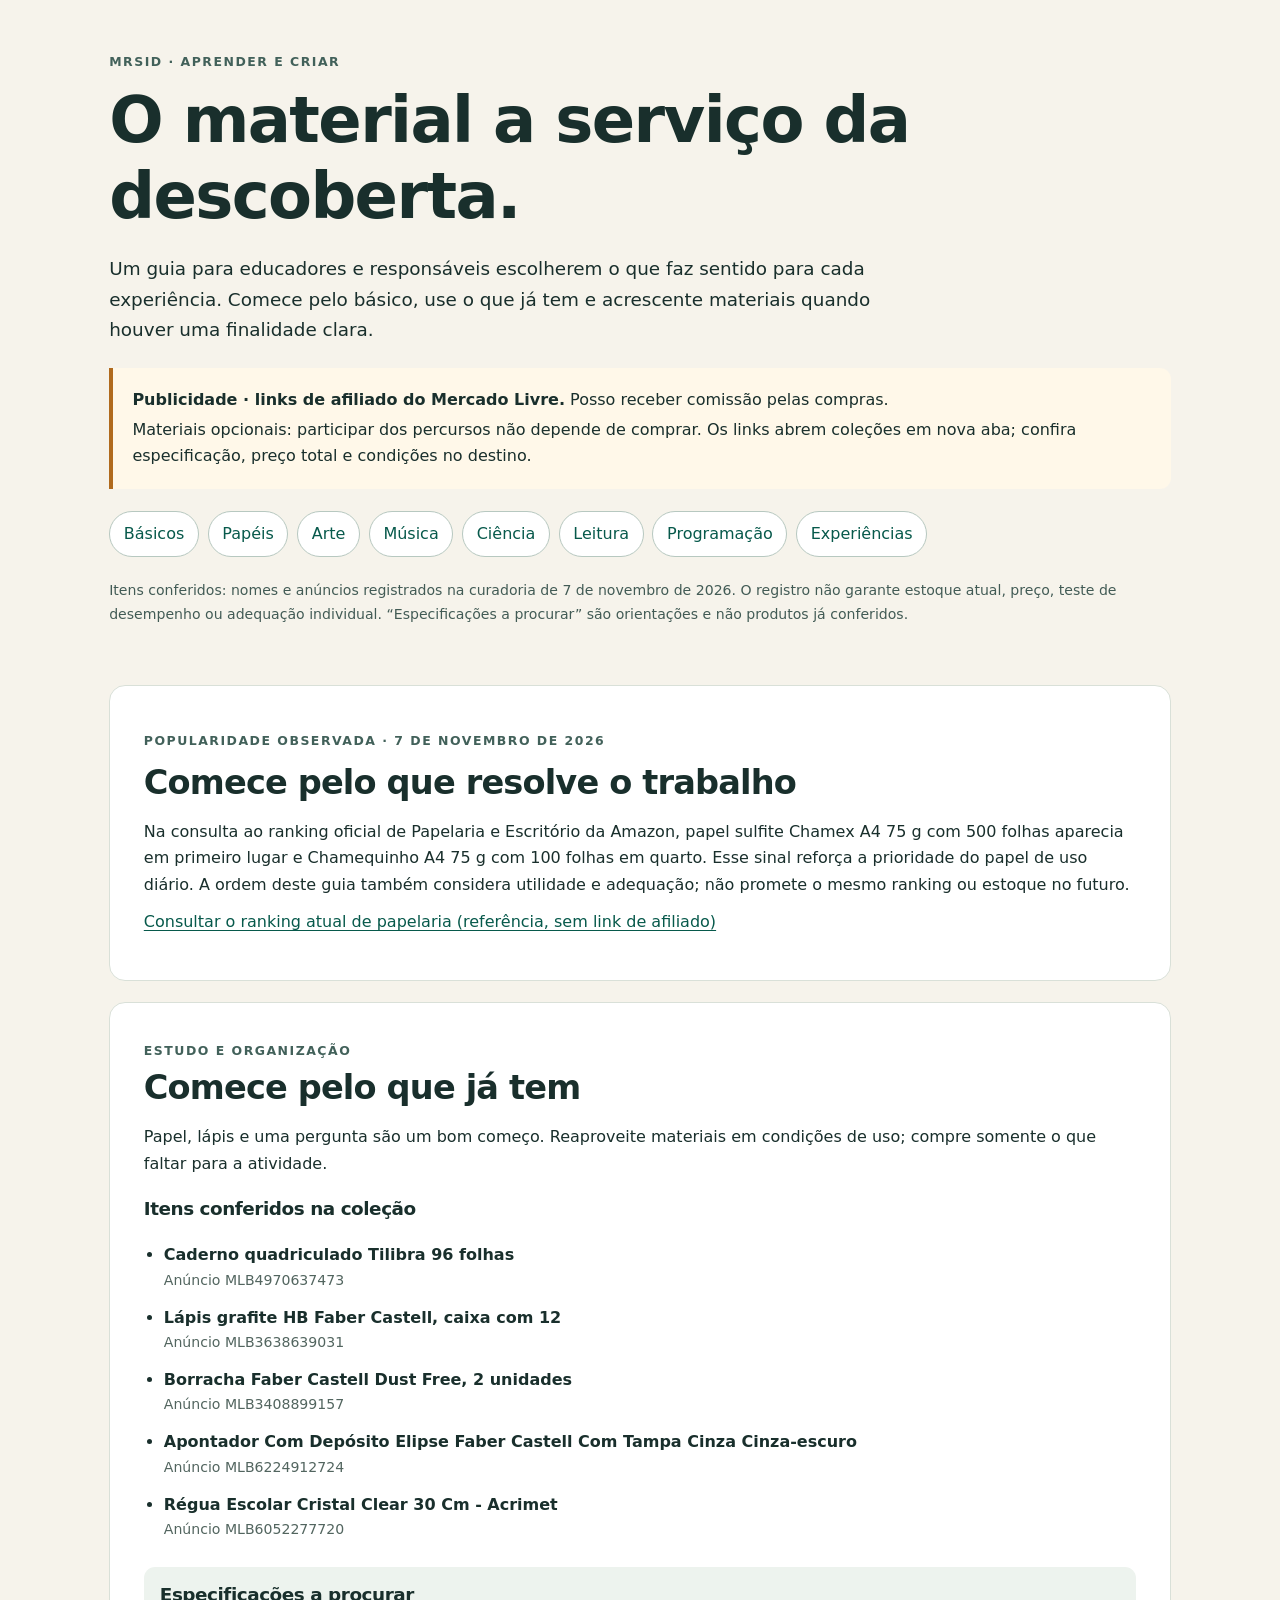
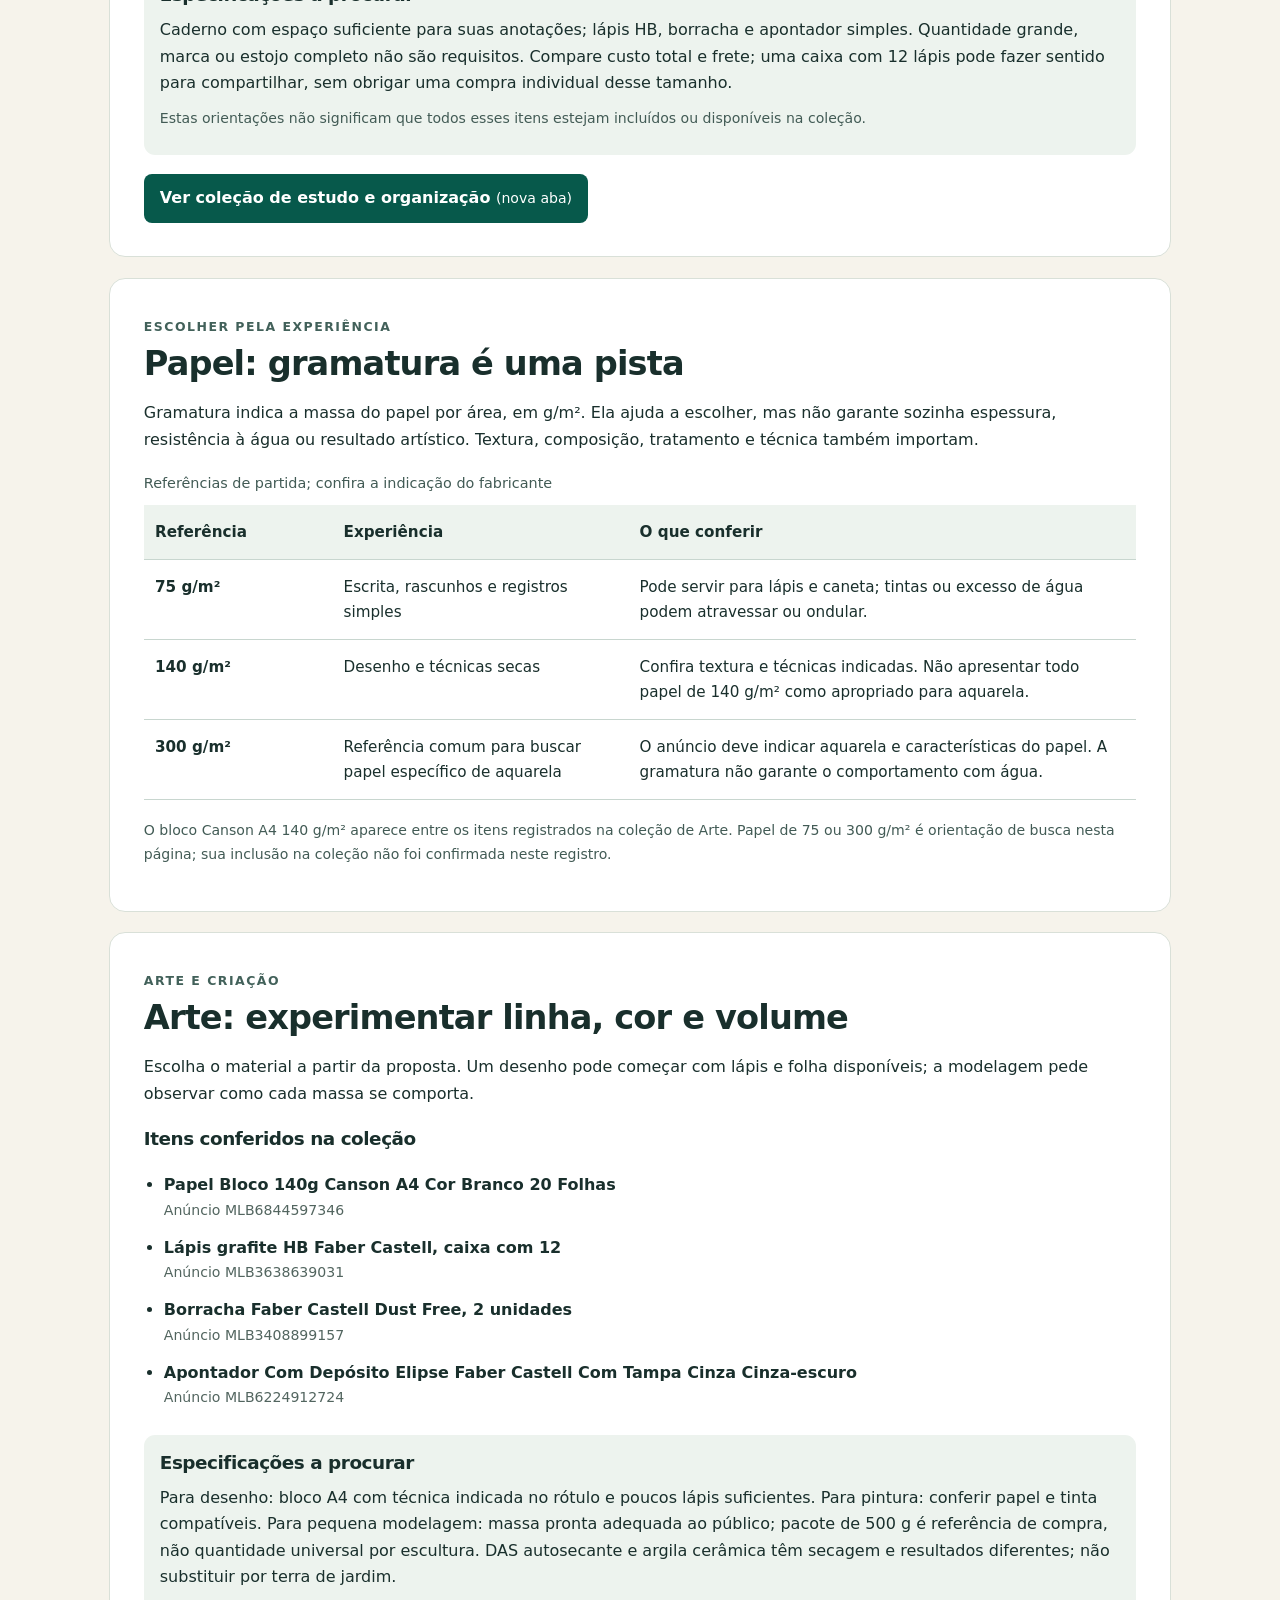
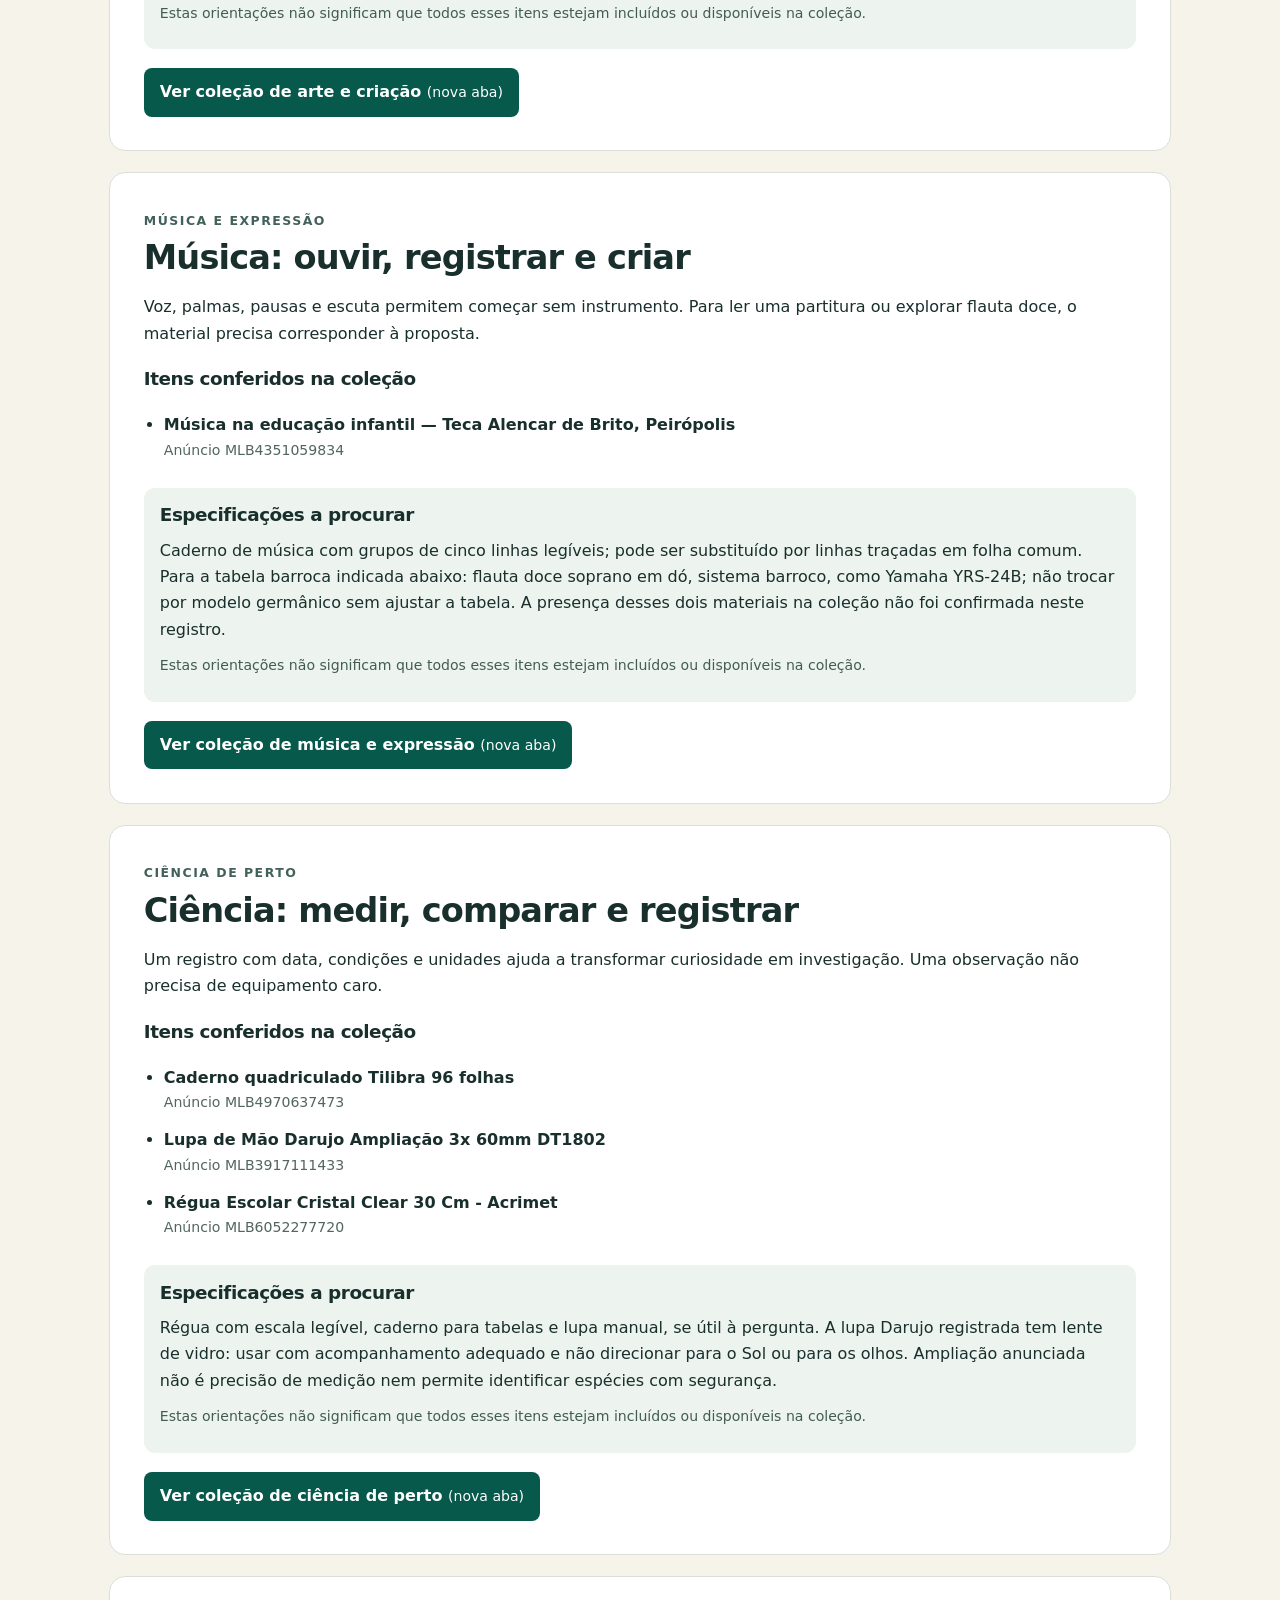
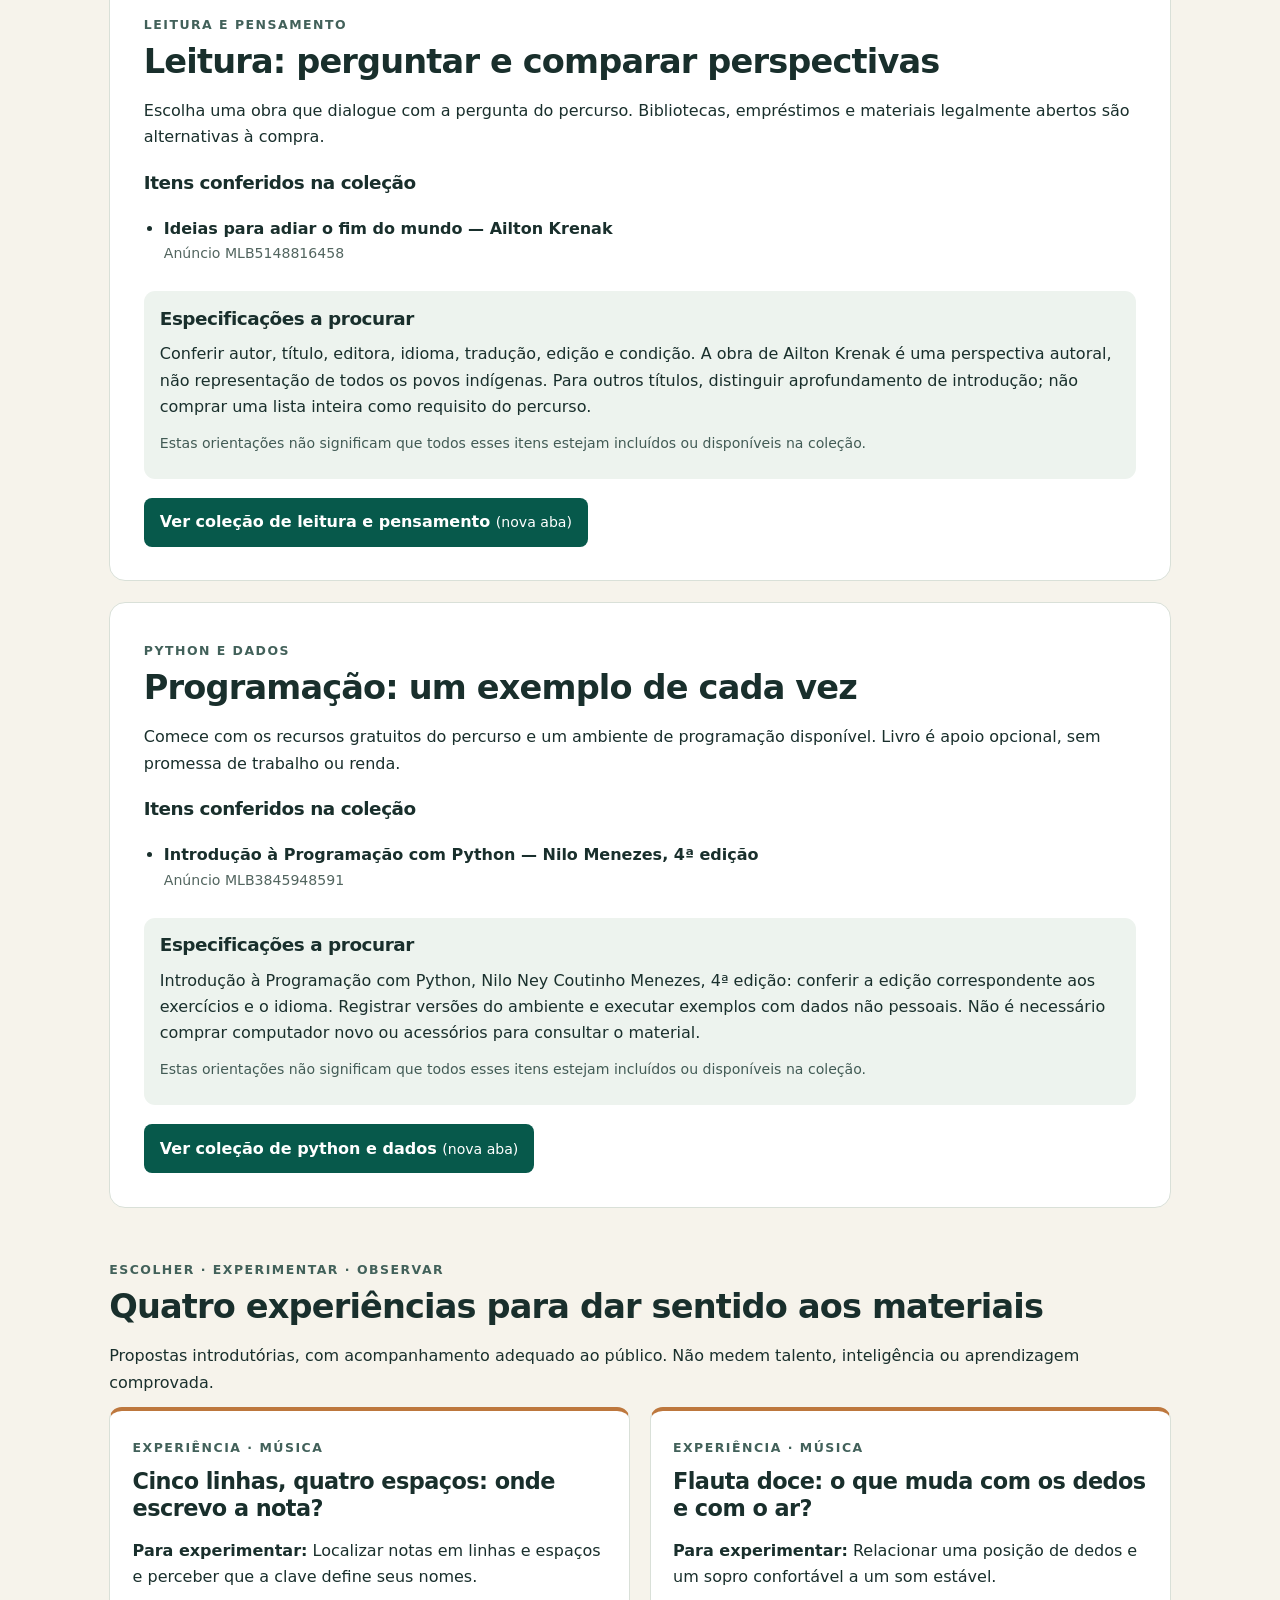
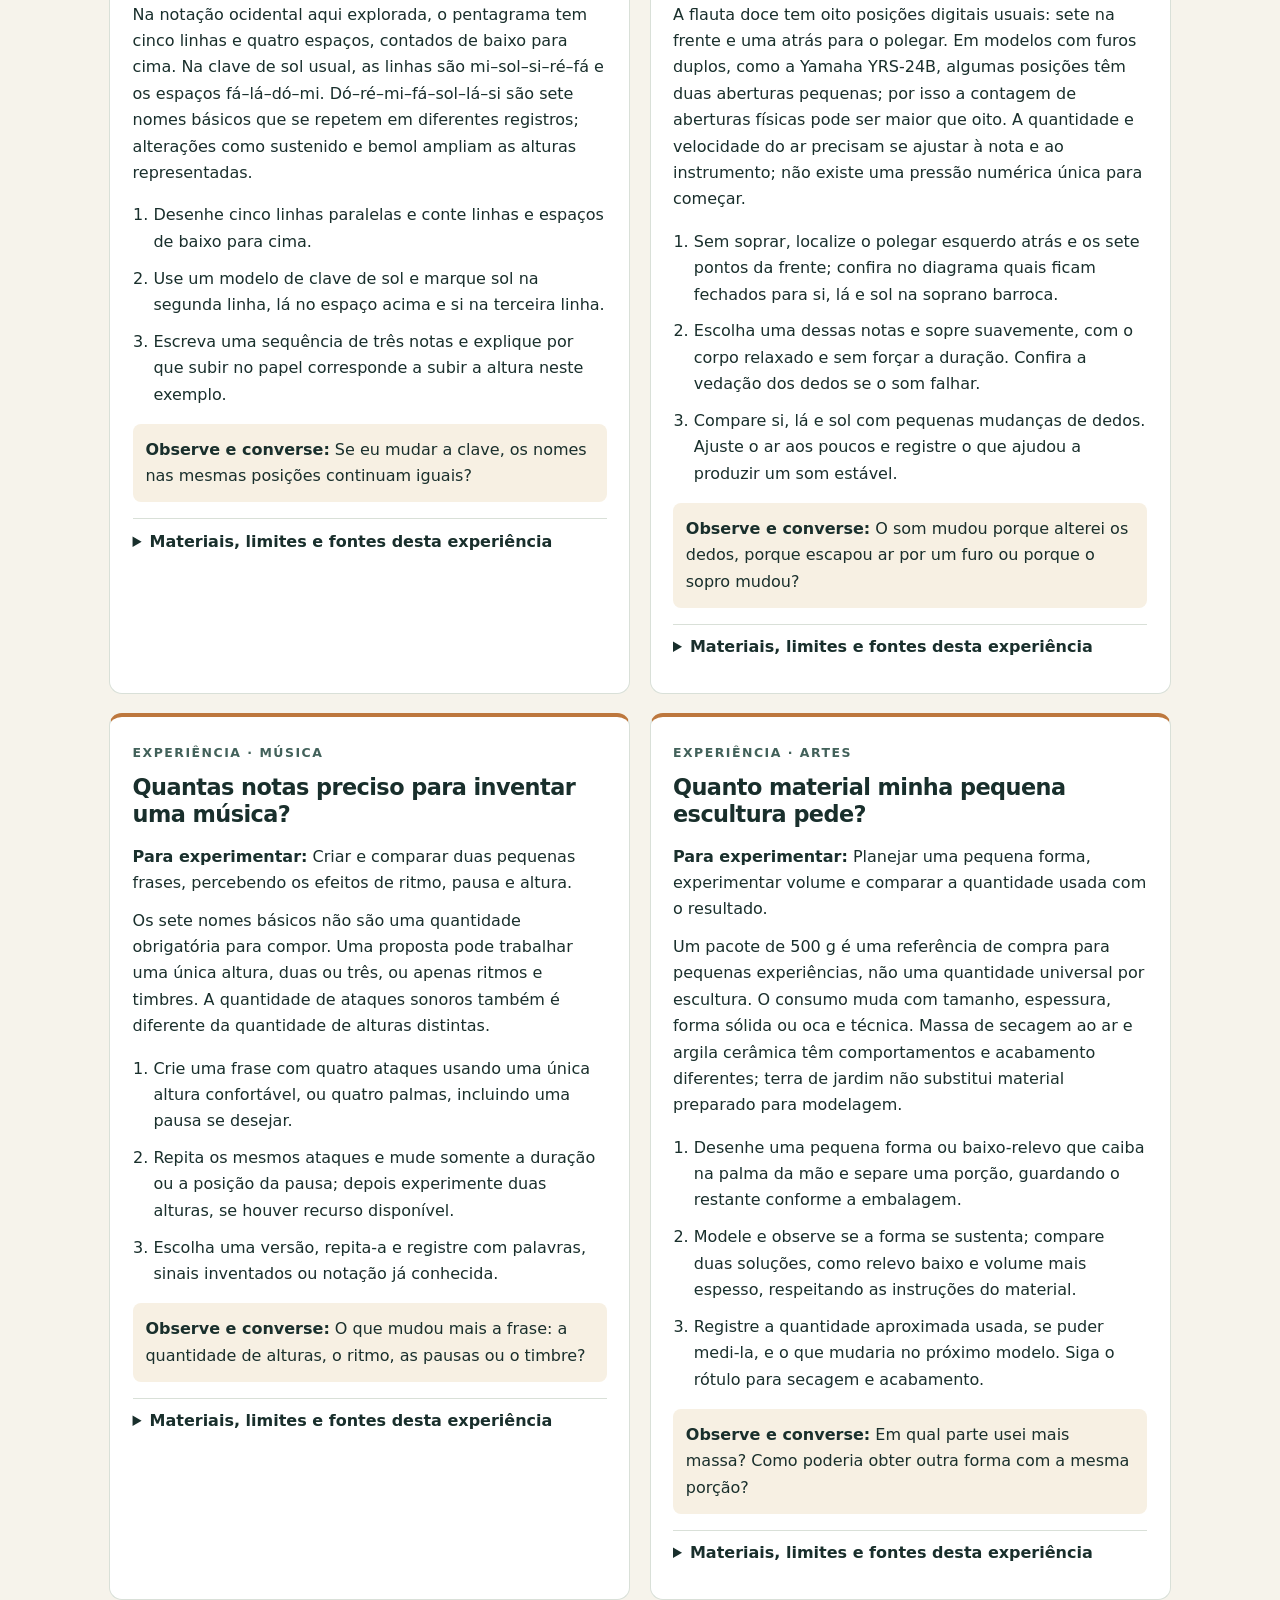
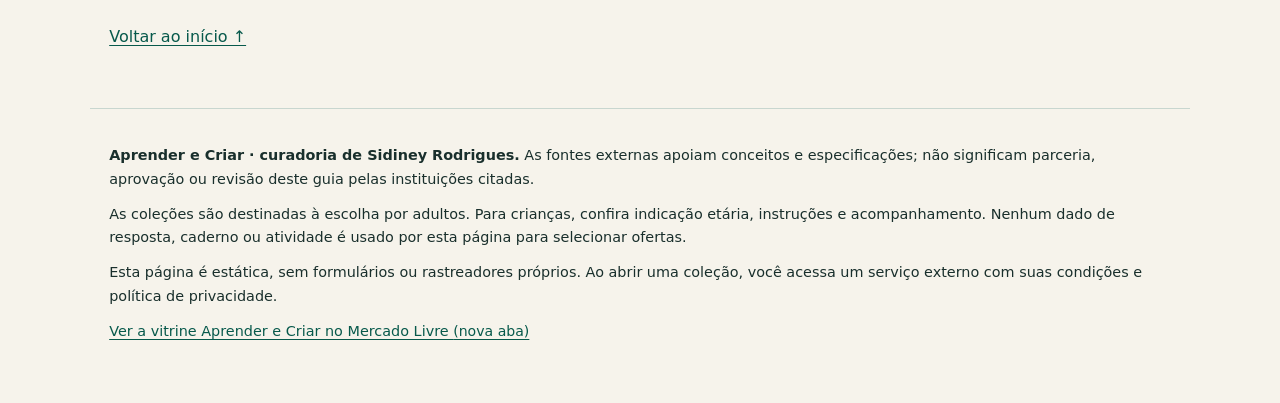
==== materiais.html @ f2627961 "Publica guia de materiais com prioridades, experiências e links reais" ====
<!doctype html>
<html lang="pt-BR"><head><meta charset="utf-8"><meta name="viewport" content="width=device-width,initial-scale=1"><meta name="description" content="Materiais opcionais e experiências para educadores e responsáveis: comece pelo básico, confira especificações e explore Arte, Música, Ciência, Leitura e Python."><meta name="color-scheme" content="light"><title>Materiais para aprender e criar · Guia para educadores e responsáveis</title><style>*{box-sizing:border-box}html{scroll-behavior:smooth;scroll-padding-top:1rem}body{margin:0;background:#f6f3eb;color:#192f2c;font-family:system-ui,-apple-system,BlinkMacSystemFont,"Segoe UI",sans-serif;line-height:1.65;font-size:1rem}a{color:#07594b;text-underline-offset:.2em}a:hover{text-decoration-thickness:.15em}a:focus-visible,summary:focus-visible,.table-wrap:focus-visible{outline:3px solid #923d00;outline-offset:4px}h1,h2,h3{line-height:1.2;letter-spacing:-.025em}h1{font-size:clamp(2.2rem,6vw,4rem);max-width:19ch;margin:.45rem 0 1.2rem}h2{font-size:clamp(1.6rem,3vw,2.1rem);margin:.3rem 0 1rem}h3{font-size:1.15rem;margin:1.3rem 0 .5rem}p{margin:.7rem 0}header,main,footer{max-width:1100px;margin:auto;padding:2rem 1.2rem}header{padding-top:3rem;padding-bottom:1rem}.eyebrow{font-size:.78rem;font-weight:750;text-transform:uppercase;letter-spacing:.12em;color:#42615a}.lead{font-size:1.15rem;max-width:70ch}.notice{border-left:4px solid #b06a1d;background:#fff8e9;padding:1rem 1.2rem;border-radius:0 .7rem .7rem 0;margin:1.4rem 0}.notice p{margin:.2rem 0}.small,.product-id,.new{font-size:.88rem}.new{font-weight:400}.small{color:#425b55}.skip{position:absolute;left:1rem;top:-8rem;background:#fff;padding:.7rem;z-index:10}.skip:focus{top:.5rem}nav ul{display:flex;flex-wrap:wrap;gap:.55rem;list-style:none;padding:0;margin:1.4rem 0}nav a{display:block;padding:.55rem .85rem;border:1px solid #b7c8c0;border-radius:2rem;text-decoration:none;background:#fff;min-height:44px}.panel{background:#fff;border:1px solid #d9e0d8;border-radius:1rem;padding:clamp(1.2rem,3vw,2.1rem);margin-bottom:1.3rem}.products{padding-left:1.25rem}.products li{padding:.4rem 0}.product-id{display:block;color:#52655f}.spec{background:#edf3ee;padding:.8rem 1rem;border-radius:.7rem;margin:1.2rem 0}.spec h3{margin:.25rem 0}.collection{display:inline-block;background:#07594b;color:#fff;padding:.7rem 1rem;border-radius:.5rem;text-decoration:none;min-height:44px;font-weight:650}.collection:hover{background:#034438;text-decoration:underline}.collection:focus-visible{outline-offset:4px}.table-wrap{overflow-x:auto;margin:1.2rem 0}table{border-collapse:collapse;width:100%;min-width:480px;font-size:.95rem}caption{text-align:left;font-size:.9rem;color:#425b55;margin-bottom:.6rem}th,td{text-align:left;vertical-align:top;border-bottom:1px solid #c8d6cf;padding:.9rem .7rem}thead{background:#edf3ee}tbody th{width:19%}.experiences-title{margin-top:3rem}.activity-grid{display:grid;grid-template-columns:repeat(2,minmax(0,1fr));gap:1.2rem}.activity{background:#fff;border:1px solid #d9e0d8;border-top:4px solid #bd773d;border-radius:.8rem;padding:1.4rem}.activity h3{font-size:1.4rem;margin:.5rem 0 1rem}.activity ol{padding-left:1.3rem}.activity li{margin:.65rem 0}.question{background:#f7f0e3;padding:.8rem;border-radius:.5rem}summary{cursor:pointer;font-weight:650;padding:.6rem 0;min-height:44px}details{border-top:1px solid #d9e0d8;margin-top:1rem}.sources{padding-left:1.2rem;font-size:.9rem;overflow-wrap:anywhere}footer{border-top:1px solid #c8d6cf;margin-top:1rem;font-size:.9rem;padding-top:1.5rem;padding-bottom:3rem}.toplink{display:inline-block;margin-top:1rem;min-height:44px;padding:.5rem 0}@media(max-width:700px){.activity-grid{grid-template-columns:1fr}header,main,footer{padding-left:1rem;padding-right:1rem}.panel,.activity{padding:1.2rem}nav ul{gap:.4rem}nav a{font-size:.92rem;padding:.5rem .7rem}}@media(prefers-reduced-motion:reduce){html{scroll-behavior:auto}}@media print{body{background:#fff;color:#000}header,main,footer{max-width:none;padding:1rem 0}.panel,.activity{break-inside:avoid;border-color:#888}nav,.skip,.toplink{display:none}.activity-grid{display:block}.collection{background:#fff;color:#000;border:1px solid #333}details{display:block}details>*{display:block}a{color:#000}.activity{margin-bottom:1rem}}</style></head><body><a class="skip" href="#conteudo">Pular para o conteúdo</a><header id="inicio"><span class="eyebrow">MRSID · Aprender e Criar</span><h1>O material a serviço da descoberta.</h1><p class="lead">Um guia para educadores e responsáveis escolherem o que faz sentido para cada experiência. Comece pelo básico, use o que já tem e acrescente materiais quando houver uma finalidade clara.</p><aside class="notice" aria-label="Publicidade e participação opcional"><p><strong>Publicidade · links de afiliado do Mercado Livre.</strong> Posso receber comissão pelas compras.</p><p>Materiais opcionais: participar dos percursos não depende de comprar. Os links abrem coleções em nova aba; confira especificação, preço total e condições no destino.</p></aside><nav aria-label="Seções deste guia"><ul><li><a href="#study">Básicos</a></li><li><a href="#papeis">Papéis</a></li><li><a href="#art">Arte</a></li><li><a href="#music">Música</a></li><li><a href="#science">Ciência</a></li><li><a href="#reading">Leitura</a></li><li><a href="#python">Programação</a></li><li><a href="#experiencias">Experiências</a></li></ul></nav><p class="small">Itens conferidos: nomes e anúncios registrados na curadoria de 7 de novembro de 2026. O registro não garante estoque atual, preço, teste de desempenho ou adequação individual. “Especificações a procurar” são orientações e não produtos já conferidos.</p></header><main id="conteudo"><section class="panel"><p class="eyebrow">Popularidade observada · 7 de novembro de 2026</p><h2>Comece pelo que resolve o trabalho</h2><p>Na consulta ao ranking oficial de Papelaria e Escritório da Amazon, papel sulfite Chamex A4 75 g com 500 folhas aparecia em primeiro lugar e Chamequinho A4 75 g com 100 folhas em quarto. Esse sinal reforça a prioridade do papel de uso diário. A ordem deste guia também considera utilidade e adequação; não promete o mesmo ranking ou estoque no futuro.</p><p><a href="https://www.amazon.com.br/gp/bestsellers/office/" rel="noopener noreferrer" target="_blank">Consultar o ranking atual de papelaria (referência, sem link de afiliado)</a></p></section><section class="panel" id="study"><div class="section-heading"><span class="eyebrow">Estudo e organização</span><h2>Comece pelo que já tem</h2></div><p>Papel, lápis e uma pergunta são um bom começo. Reaproveite materiais em condições de uso; compre somente o que faltar para a atividade.</p><h3>Itens conferidos na coleção</h3><ul class="products"><li><strong>Caderno quadriculado Tilibra 96 folhas</strong><span class="product-id">Anúncio MLB4970637473</span></li><li><strong>Lápis grafite HB Faber Castell, caixa com 12</strong><span class="product-id">Anúncio MLB3638639031</span></li><li><strong>Borracha Faber Castell Dust Free, 2 unidades</strong><span class="product-id">Anúncio MLB3408899157</span></li><li><strong>Apontador Com Depósito Elipse Faber Castell Com Tampa Cinza Cinza-escuro</strong><span class="product-id">Anúncio MLB6224912724</span></li><li><strong>Régua Escolar Cristal Clear 30 Cm - Acrimet</strong><span class="product-id">Anúncio MLB6052277720</span></li></ul><div class="spec"><h3>Especificações a procurar</h3><p>Caderno com espaço suficiente para suas anotações; lápis HB, borracha e apontador simples. Quantidade grande, marca ou estojo completo não são requisitos. Compare custo total e frete; uma caixa com 12 lápis pode fazer sentido para compartilhar, sem obrigar uma compra individual desse tamanho.</p><p class="small">Estas orientações não significam que todos esses itens estejam incluídos ou disponíveis na coleção.</p></div><a class="collection" href="https://meli.la/1vNKnY8" target="_blank" rel="sponsored noopener noreferrer">Ver coleção de estudo e organização <span class="new">(nova aba)</span></a></section><section class="panel" id="papeis"><span class="eyebrow">Escolher pela experiência</span><h2>Papel: gramatura é uma pista</h2><p>Gramatura indica a massa do papel por área, em g/m². Ela ajuda a escolher, mas não garante sozinha espessura, resistência à água ou resultado artístico. Textura, composição, tratamento e técnica também importam.</p><div class="table-wrap" role="region" aria-label="Orientações sobre gramaturas de papel" tabindex="0"><table><caption>Referências de partida; confira a indicação do fabricante</caption><thead><tr><th scope="col">Referência</th><th scope="col">Experiência</th><th scope="col">O que conferir</th></tr></thead><tbody><tr><th scope="row">75 g/m²</th><td>Escrita, rascunhos e registros simples</td><td>Pode servir para lápis e caneta; tintas ou excesso de água podem atravessar ou ondular.</td></tr><tr><th scope="row">140 g/m²</th><td>Desenho e técnicas secas</td><td>Confira textura e técnicas indicadas. Não apresentar todo papel de 140 g/m² como apropriado para aquarela.</td></tr><tr><th scope="row">300 g/m²</th><td>Referência comum para buscar papel específico de aquarela</td><td>O anúncio deve indicar aquarela e características do papel. A gramatura não garante o comportamento com água.</td></tr></tbody></table></div><p class="small">O bloco Canson A4 140 g/m² aparece entre os itens registrados na coleção de Arte. Papel de 75 ou 300 g/m² é orientação de busca nesta página; sua inclusão na coleção não foi confirmada neste registro.</p></section><section class="panel" id="art"><div class="section-heading"><span class="eyebrow">Arte e criação</span><h2>Arte: experimentar linha, cor e volume</h2></div><p>Escolha o material a partir da proposta. Um desenho pode começar com lápis e folha disponíveis; a modelagem pede observar como cada massa se comporta.</p><h3>Itens conferidos na coleção</h3><ul class="products"><li><strong>Papel Bloco 140g Canson A4 Cor Branco 20 Folhas</strong><span class="product-id">Anúncio MLB6844597346</span></li><li><strong>Lápis grafite HB Faber Castell, caixa com 12</strong><span class="product-id">Anúncio MLB3638639031</span></li><li><strong>Borracha Faber Castell Dust Free, 2 unidades</strong><span class="product-id">Anúncio MLB3408899157</span></li><li><strong>Apontador Com Depósito Elipse Faber Castell Com Tampa Cinza Cinza-escuro</strong><span class="product-id">Anúncio MLB6224912724</span></li></ul><div class="spec"><h3>Especificações a procurar</h3><p>Para desenho: bloco A4 com técnica indicada no rótulo e poucos lápis suficientes. Para pintura: conferir papel e tinta compatíveis. Para pequena modelagem: massa pronta adequada ao público; pacote de 500 g é referência de compra, não quantidade universal por escultura. DAS autosecante e argila cerâmica têm secagem e resultados diferentes; não substituir por terra de jardim.</p><p class="small">Estas orientações não significam que todos esses itens estejam incluídos ou disponíveis na coleção.</p></div><a class="collection" href="https://meli.la/2N84Vza" target="_blank" rel="sponsored noopener noreferrer">Ver coleção de arte e criação <span class="new">(nova aba)</span></a></section><section class="panel" id="music"><div class="section-heading"><span class="eyebrow">Música e expressão</span><h2>Música: ouvir, registrar e criar</h2></div><p>Voz, palmas, pausas e escuta permitem começar sem instrumento. Para ler uma partitura ou explorar flauta doce, o material precisa corresponder à proposta.</p><h3>Itens conferidos na coleção</h3><ul class="products"><li><strong>Música na educação infantil — Teca Alencar de Brito, Peirópolis</strong><span class="product-id">Anúncio MLB4351059834</span></li></ul><div class="spec"><h3>Especificações a procurar</h3><p>Caderno de música com grupos de cinco linhas legíveis; pode ser substituído por linhas traçadas em folha comum. Para a tabela barroca indicada abaixo: flauta doce soprano em dó, sistema barroco, como Yamaha YRS-24B; não trocar por modelo germânico sem ajustar a tabela. A presença desses dois materiais na coleção não foi confirmada neste registro.</p><p class="small">Estas orientações não significam que todos esses itens estejam incluídos ou disponíveis na coleção.</p></div><a class="collection" href="https://meli.la/2Tsx23T" target="_blank" rel="sponsored noopener noreferrer">Ver coleção de música e expressão <span class="new">(nova aba)</span></a></section><section class="panel" id="science"><div class="section-heading"><span class="eyebrow">Ciência de perto</span><h2>Ciência: medir, comparar e registrar</h2></div><p>Um registro com data, condições e unidades ajuda a transformar curiosidade em investigação. Uma observação não precisa de equipamento caro.</p><h3>Itens conferidos na coleção</h3><ul class="products"><li><strong>Caderno quadriculado Tilibra 96 folhas</strong><span class="product-id">Anúncio MLB4970637473</span></li><li><strong>Lupa de Mão Darujo Ampliação 3x 60mm DT1802</strong><span class="product-id">Anúncio MLB3917111433</span></li><li><strong>Régua Escolar Cristal Clear 30 Cm - Acrimet</strong><span class="product-id">Anúncio MLB6052277720</span></li></ul><div class="spec"><h3>Especificações a procurar</h3><p>Régua com escala legível, caderno para tabelas e lupa manual, se útil à pergunta. A lupa Darujo registrada tem lente de vidro: usar com acompanhamento adequado e não direcionar para o Sol ou para os olhos. Ampliação anunciada não é precisão de medição nem permite identificar espécies com segurança.</p><p class="small">Estas orientações não significam que todos esses itens estejam incluídos ou disponíveis na coleção.</p></div><a class="collection" href="https://meli.la/1cDG7T8" target="_blank" rel="sponsored noopener noreferrer">Ver coleção de ciência de perto <span class="new">(nova aba)</span></a></section><section class="panel" id="reading"><div class="section-heading"><span class="eyebrow">Leitura e pensamento</span><h2>Leitura: perguntar e comparar perspectivas</h2></div><p>Escolha uma obra que dialogue com a pergunta do percurso. Bibliotecas, empréstimos e materiais legalmente abertos são alternativas à compra.</p><h3>Itens conferidos na coleção</h3><ul class="products"><li><strong>Ideias para adiar o fim do mundo — Ailton Krenak</strong><span class="product-id">Anúncio MLB5148816458</span></li></ul><div class="spec"><h3>Especificações a procurar</h3><p>Conferir autor, título, editora, idioma, tradução, edição e condição. A obra de Ailton Krenak é uma perspectiva autoral, não representação de todos os povos indígenas. Para outros títulos, distinguir aprofundamento de introdução; não comprar uma lista inteira como requisito do percurso.</p><p class="small">Estas orientações não significam que todos esses itens estejam incluídos ou disponíveis na coleção.</p></div><a class="collection" href="https://meli.la/1UU2jFM" target="_blank" rel="sponsored noopener noreferrer">Ver coleção de leitura e pensamento <span class="new">(nova aba)</span></a></section><section class="panel" id="python"><div class="section-heading"><span class="eyebrow">Python e dados</span><h2>Programação: um exemplo de cada vez</h2></div><p>Comece com os recursos gratuitos do percurso e um ambiente de programação disponível. Livro é apoio opcional, sem promessa de trabalho ou renda.</p><h3>Itens conferidos na coleção</h3><ul class="products"><li><strong>Introdução à Programação com Python — Nilo Menezes, 4ª edição</strong><span class="product-id">Anúncio MLB3845948591</span></li></ul><div class="spec"><h3>Especificações a procurar</h3><p>Introdução à Programação com Python, Nilo Ney Coutinho Menezes, 4ª edição: conferir a edição correspondente aos exercícios e o idioma. Registrar versões do ambiente e executar exemplos com dados não pessoais. Não é necessário comprar computador novo ou acessórios para consultar o material.</p><p class="small">Estas orientações não significam que todos esses itens estejam incluídos ou disponíveis na coleção.</p></div><a class="collection" href="https://meli.la/1BvF3iQ" target="_blank" rel="sponsored noopener noreferrer">Ver coleção de python e dados <span class="new">(nova aba)</span></a></section><section aria-labelledby="experiencias" class="experiences-title"><span class="eyebrow">Escolher · experimentar · observar</span><h2 id="experiencias">Quatro experiências para dar sentido aos materiais</h2><p>Propostas introdutórias, com acompanhamento adequado ao público. Não medem talento, inteligência ou aprendizagem comprovada.</p><div class="activity-grid"><article class="activity" id="caderno-pentagrama"><span class="eyebrow">Experiência · Música</span><h3>Cinco linhas, quatro espaços: onde escrevo a nota?</h3><p class="goal"><strong>Para experimentar:</strong> Localizar notas em linhas e espaços e perceber que a clave define seus nomes.</p><p>Na notação ocidental aqui explorada, o pentagrama tem cinco linhas e quatro espaços, contados de baixo para cima. Na clave de sol usual, as linhas são mi–sol–si–ré–fá e os espaços fá–lá–dó–mi. Dó–ré–mi–fá–sol–lá–si são sete nomes básicos que se repetem em diferentes registros; alterações como sustenido e bemol ampliam as alturas representadas.</p><ol><li>Desenhe cinco linhas paralelas e conte linhas e espaços de baixo para cima.</li><li>Use um modelo de clave de sol e marque sol na segunda linha, lá no espaço acima e si na terceira linha.</li><li>Escreva uma sequência de três notas e explique por que subir no papel corresponde a subir a altura neste exemplo.</li></ol><p class="question"><strong>Observe e converse:</strong> Se eu mudar a clave, os nomes nas mesmas posições continuam iguais?</p><details><summary>Materiais, limites e fontes desta experiência</summary><p><strong>Materiais:</strong> Lápis e papel; Opcional: caderno de música com pentagramas legíveis.</p><p>É uma introdução à notação, não uma regra universal para todas as culturas musicais. A altura também depende de registro e alterações; não confunda subir a altura com aumentar o volume.</p><p><strong>Alternativa:</strong> Traçar os pentagramas em folha já disponível.</p><ul class="sources"><li><a href="https://musictheory.pugetsound.edu/mt21c/Notation.html" target="_blank" rel="noopener noreferrer">University of Puget Sound · Music Theory for the 21st-Century Classroom: Notation <span class="new">(nova aba)</span></a></li><li><a href="https://content.alfred.com/catpages/00-17256.pdf" target="_blank" rel="noopener noreferrer">Alfred Music · The Staff, Notes and Pitches <span class="new">(nova aba)</span></a></li></ul></details></article><article class="activity" id="flauta-dedos-e-ar"><span class="eyebrow">Experiência · Música</span><h3>Flauta doce: o que muda com os dedos e com o ar?</h3><p class="goal"><strong>Para experimentar:</strong> Relacionar uma posição de dedos e um sopro confortável a um som estável.</p><p>A flauta doce tem oito posições digitais usuais: sete na frente e uma atrás para o polegar. Em modelos com furos duplos, como a Yamaha YRS-24B, algumas posições têm duas aberturas pequenas; por isso a contagem de aberturas físicas pode ser maior que oito. A quantidade e velocidade do ar precisam se ajustar à nota e ao instrumento; não existe uma pressão numérica única para começar.</p><ol><li>Sem soprar, localize o polegar esquerdo atrás e os sete pontos da frente; confira no diagrama quais ficam fechados para si, lá e sol na soprano barroca.</li><li>Escolha uma dessas notas e sopre suavemente, com o corpo relaxado e sem forçar a duração. Confira a vedação dos dedos se o som falhar.</li><li>Compare si, lá e sol com pequenas mudanças de dedos. Ajuste o ar aos poucos e registre o que ajudou a produzir um som estável.</li></ol><p class="question"><strong>Observe e converse:</strong> O som mudou porque alterei os dedos, porque escapou ar por um furo ou porque o sopro mudou?</p><details><summary>Materiais, limites e fontes desta experiência</summary><p><strong>Materiais:</strong> Flauta doce soprano em dó; Tabela de digitação do sistema correto: barroco para a YRS-24B.</p><p>Não usar tabela de flauta contralto ou sistema germânico como se fosse a mesma da soprano barroca. Não há medida universal de litros, pressão ou segundos. Faça pausas se houver desconforto e siga a limpeza indicada pelo fabricante; não compartilhar o bocal.</p><p><strong>Alternativa:</strong> A atividade de leitura e ritmo pode começar com voz ou percussão corporal; a exploração específica de digitação exige instrumento disponível.</p><ul class="sources"><li><a href="https://www.yamaha.com/en/musical_instrument_guide/recorder/play/play002.html" target="_blank" rel="noopener noreferrer">Yamaha · Recorder fingering <span class="new">(nova aba)</span></a></li><li><a href="https://www.yamaha.com/en/musical_instrument_guide/common/images/recorder/fingering_baroque.pdf" target="_blank" rel="noopener noreferrer">Yamaha · Soprano recorder fingering chart, Baroque <span class="new">(nova aba)</span></a></li><li><a href="https://www.yamaha.com/en/musical_instrument_guide/recorder/mechanism/" target="_blank" rel="noopener noreferrer">Yamaha · Parts of a recorder <span class="new">(nova aba)</span></a></li><li><a href="https://shop.sg.yamaha.com/products/brass-woodwinds/recorders/abs-resin-recorders/soprano/yrs24b.html" target="_blank" rel="noopener noreferrer">Yamaha Music Asia · YRS-24B Baroque ABS Resin Recorder <span class="new">(nova aba)</span></a></li></ul></details></article><article class="activity" id="musica-poucas-notas"><span class="eyebrow">Experiência · Música</span><h3>Quantas notas preciso para inventar uma música?</h3><p class="goal"><strong>Para experimentar:</strong> Criar e comparar duas pequenas frases, percebendo os efeitos de ritmo, pausa e altura.</p><p>Os sete nomes básicos não são uma quantidade obrigatória para compor. Uma proposta pode trabalhar uma única altura, duas ou três, ou apenas ritmos e timbres. A quantidade de ataques sonoros também é diferente da quantidade de alturas distintas.</p><ol><li>Crie uma frase com quatro ataques usando uma única altura confortável, ou quatro palmas, incluindo uma pausa se desejar.</li><li>Repita os mesmos ataques e mude somente a duração ou a posição da pausa; depois experimente duas alturas, se houver recurso disponível.</li><li>Escolha uma versão, repita-a e registre com palavras, sinais inventados ou notação já conhecida.</li></ol><p class="question"><strong>Observe e converse:</strong> O que mudou mais a frase: a quantidade de alturas, o ritmo, as pausas ou o timbre?</p><details><summary>Materiais, limites e fontes desta experiência</summary><p><strong>Materiais:</strong> Voz ou palmas; Opcional: flauta disponível e caderno de música.</p><p>Atividade autoral de exploração, não definição universal de música nem avaliação de talento. Não é necessário dominar sete notas, comprar instrumento ou ler partitura para iniciar esta experiência.</p><p><strong>Alternativa:</strong> Voz, palmas e registro em folha comum.</p><ul class="sources"><li><a href="https://www.editorapeiropolis.com.br/wp-content/uploads/2019/05/DELALANDE_sumario.pdf" target="_blank" rel="noopener noreferrer">Peirópolis · A música é um jogo de criança: introdução e sumário <span class="new">(nova aba)</span></a></li><li><a href="https://musictheory.pugetsound.edu/mt21c/Notation.html" target="_blank" rel="noopener noreferrer">University of Puget Sound · Music Theory for the 21st-Century Classroom: Notation <span class="new">(nova aba)</span></a></li></ul></details></article><article class="activity" id="escultura-massa"><span class="eyebrow">Experiência · Artes</span><h3>Quanto material minha pequena escultura pede?</h3><p class="goal"><strong>Para experimentar:</strong> Planejar uma pequena forma, experimentar volume e comparar a quantidade usada com o resultado.</p><p>Um pacote de 500 g é uma referência de compra para pequenas experiências, não uma quantidade universal por escultura. O consumo muda com tamanho, espessura, forma sólida ou oca e técnica. Massa de secagem ao ar e argila cerâmica têm comportamentos e acabamento diferentes; terra de jardim não substitui material preparado para modelagem.</p><ol><li>Desenhe uma pequena forma ou baixo-relevo que caiba na palma da mão e separe uma porção, guardando o restante conforme a embalagem.</li><li>Modele e observe se a forma se sustenta; compare duas soluções, como relevo baixo e volume mais espesso, respeitando as instruções do material.</li><li>Registre a quantidade aproximada usada, se puder medi-la, e o que mudaria no próximo modelo. Siga o rótulo para secagem e acabamento.</li></ol><p class="question"><strong>Observe e converse:</strong> Em qual parte usei mais massa? Como poderia obter outra forma com a mesma porção?</p><details><summary>Materiais, limites e fontes desta experiência</summary><p><strong>Materiais:</strong> Massa pronta para modelar adequada ao público; Superfície de trabalho lavável; Opcional: balança já disponível.</p><p>Não prometer que 500 g rendem determinada quantidade de peças. DAS tradicional seca ao ar sem forno, mas isso não torna qualquer argila autosecante. Não usar utensílio de alimento, lixar pó seco ou aquecer em forno doméstico sem instrução específica do fabricante; produto e idade precisam ser conferidos.</p><p><strong>Alternativa:</strong> Maquete com papel e materiais reaproveitados permite explorar volume; não reproduz as propriedades da massa.</p><ul class="sources"><li><a href="https://www.fila.it/int/en/product/das/" target="_blank" rel="noopener noreferrer">FILA · DAS <span class="new">(nova aba)</span></a></li></ul></details></article></div></section><a class="toplink" href="#inicio">Voltar ao início ↑</a></main><footer><p><strong>Aprender e Criar · curadoria de Sidiney Rodrigues.</strong> As fontes externas apoiam conceitos e especificações; não significam parceria, aprovação ou revisão deste guia pelas instituições citadas.</p><p>As coleções são destinadas à escolha por adultos. Para crianças, confira indicação etária, instruções e acompanhamento. Nenhum dado de resposta, caderno ou atividade é usado por esta página para selecionar ofertas.</p><p>Esta página é estática, sem formulários ou rastreadores próprios. Ao abrir uma coleção, você acessa um serviço externo com suas condições e política de privacidade.</p><p><a href="https://www.mercadolivre.com.br/social/mrsid" target="_blank" rel="sponsored noopener noreferrer">Ver a vitrine Aprender e Criar no Mercado Livre <span class="new">(nova aba)</span></a></p></footer></body></html>
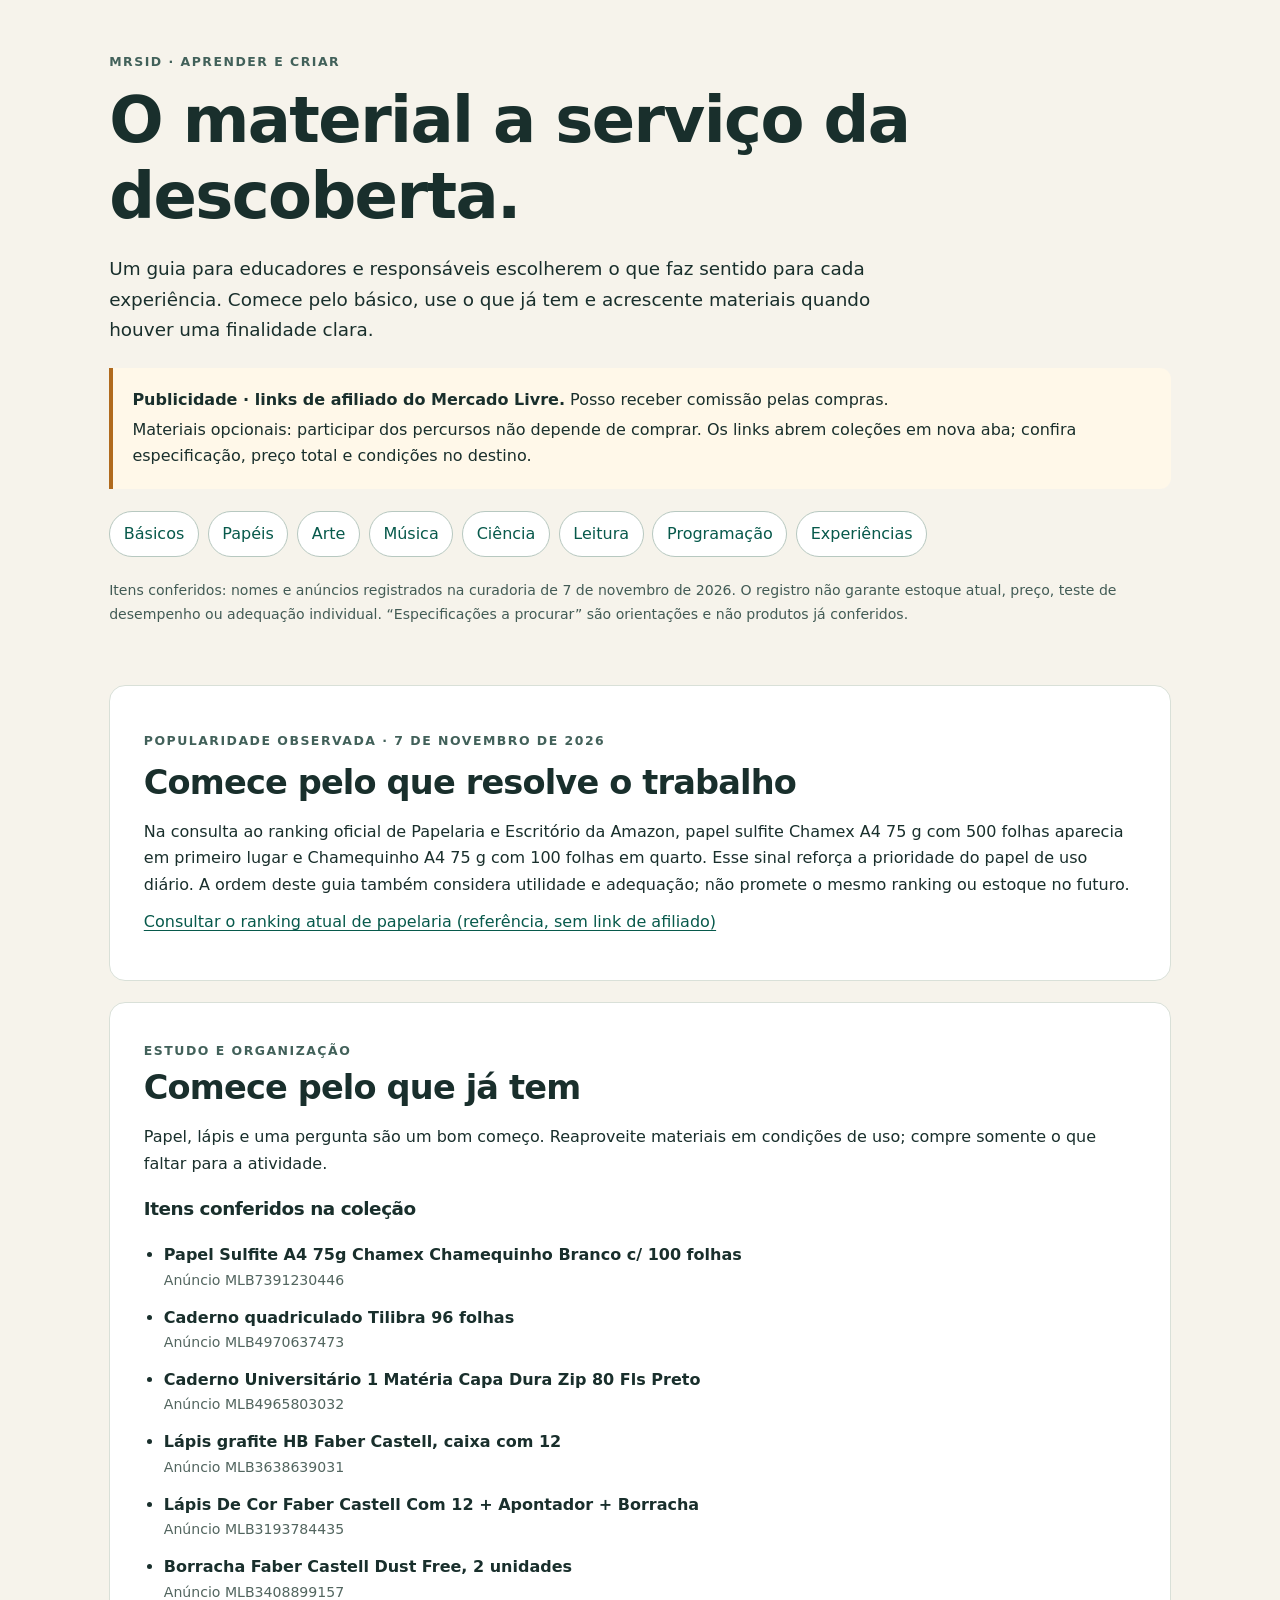
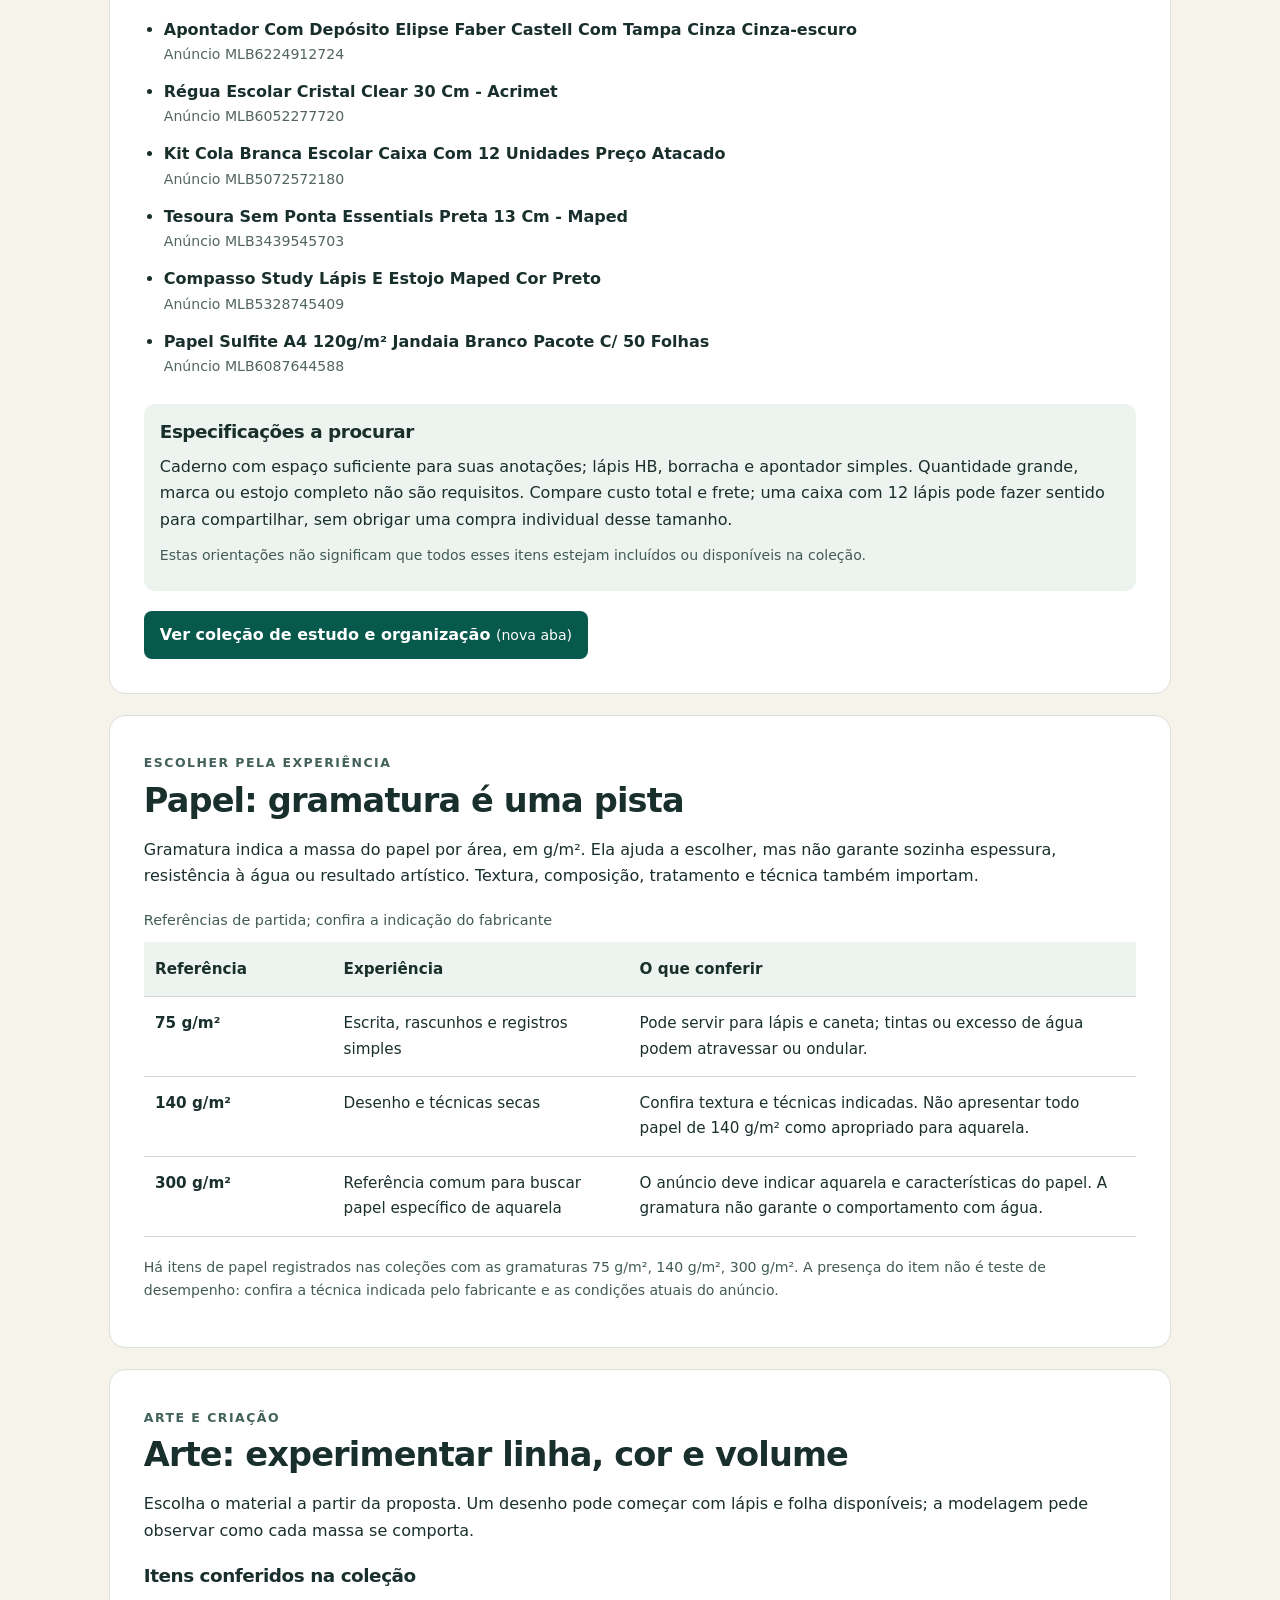
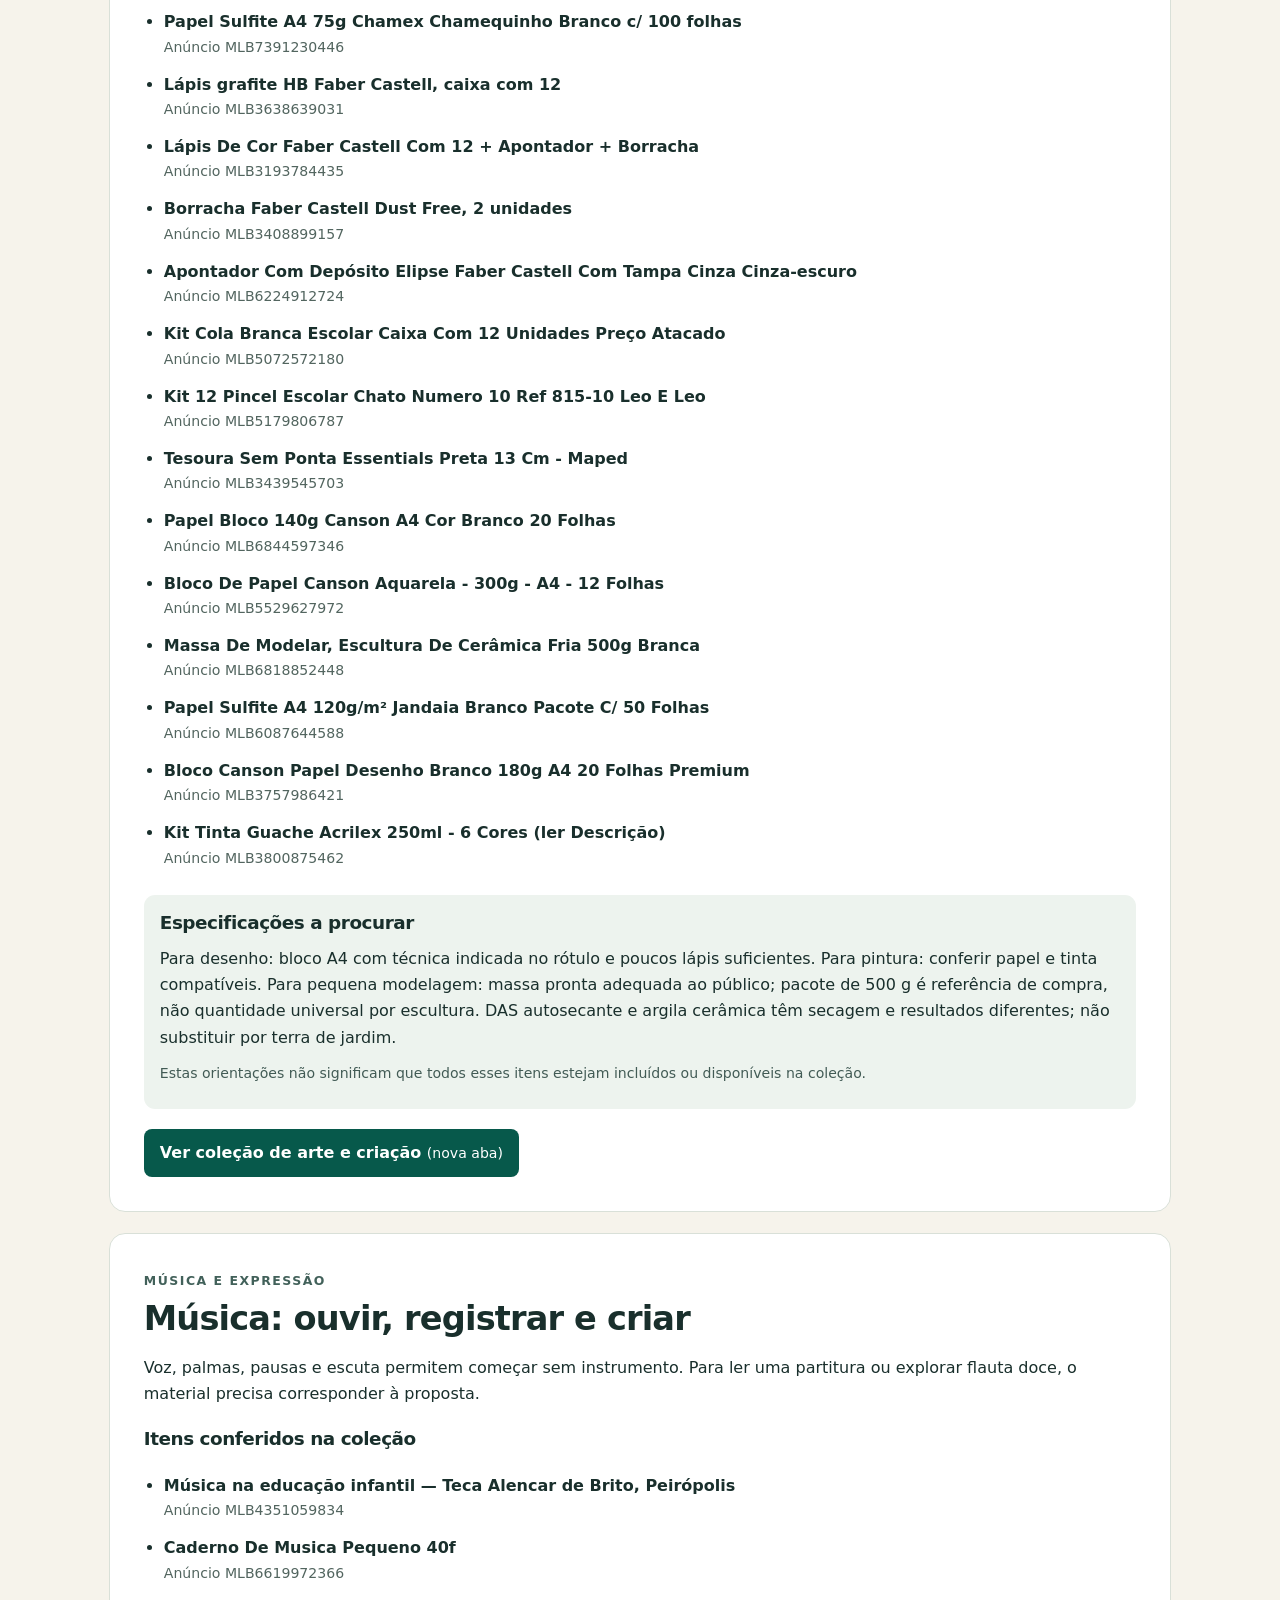
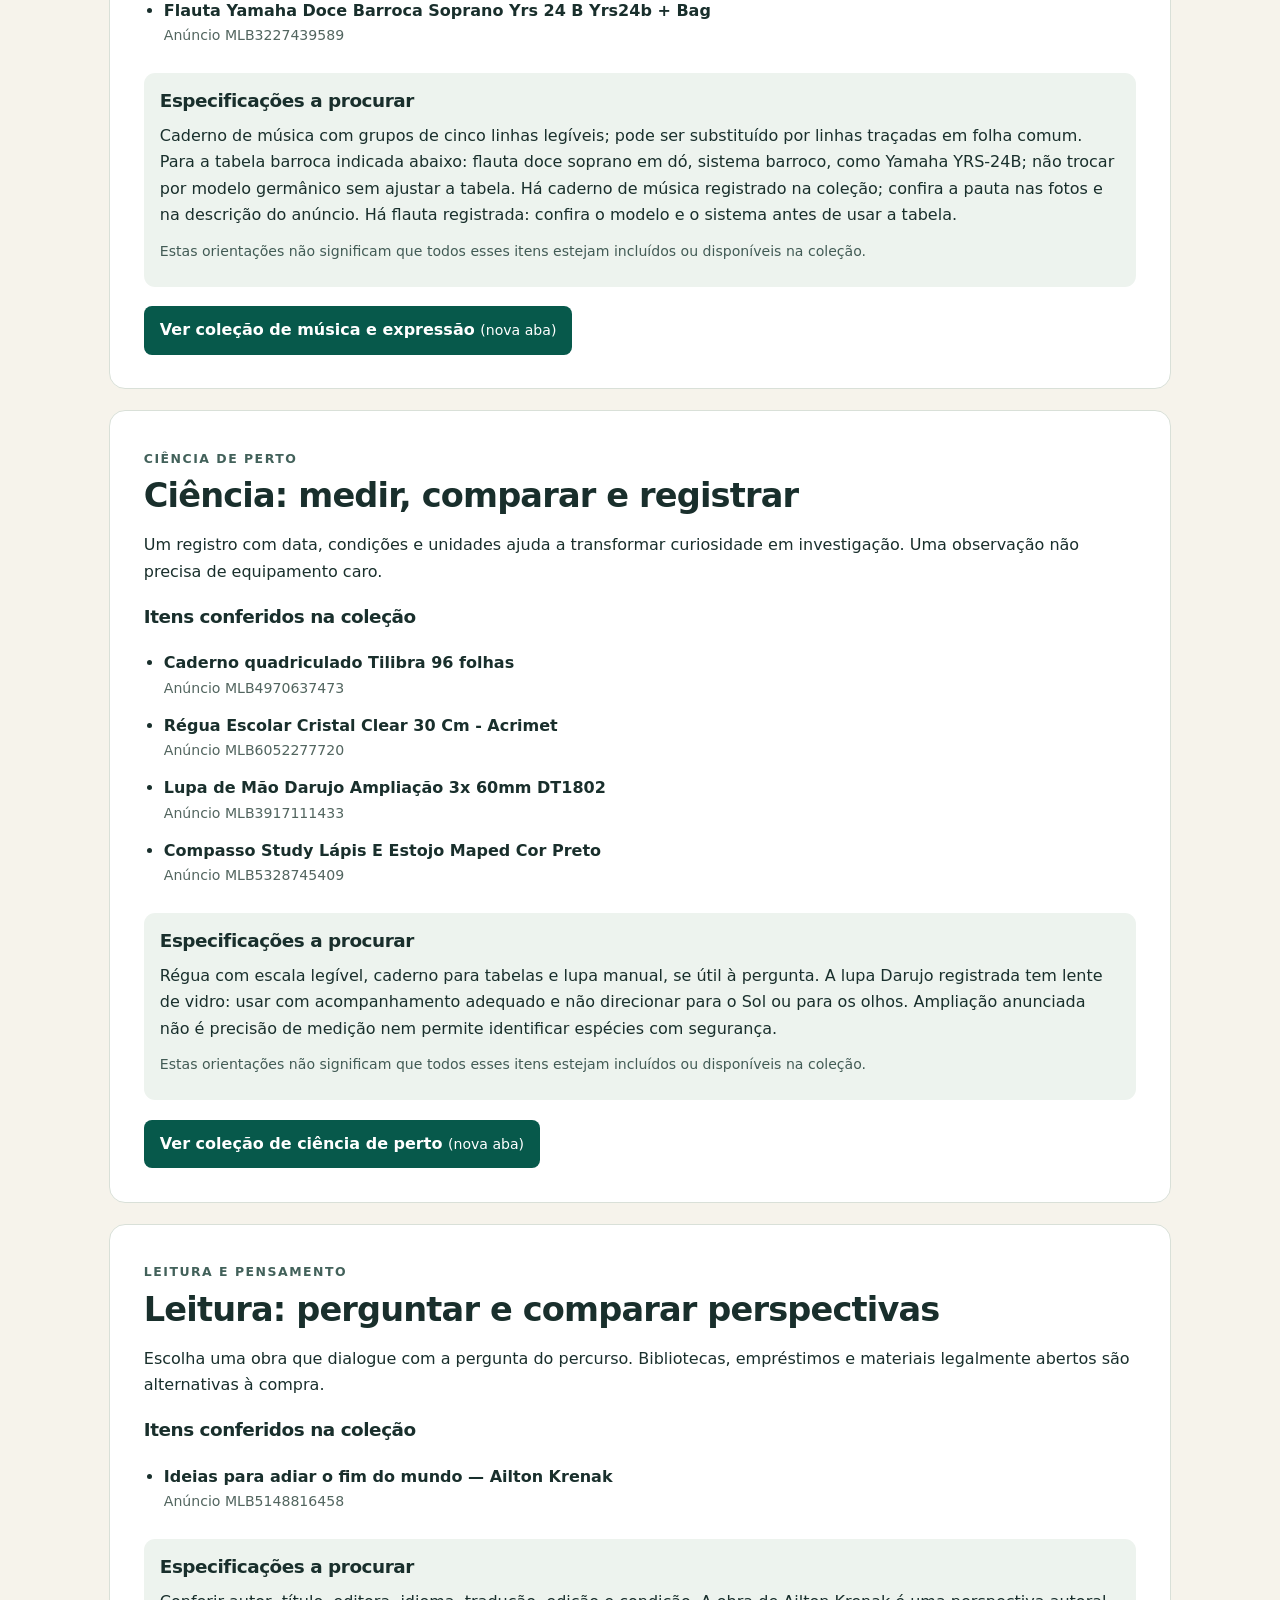
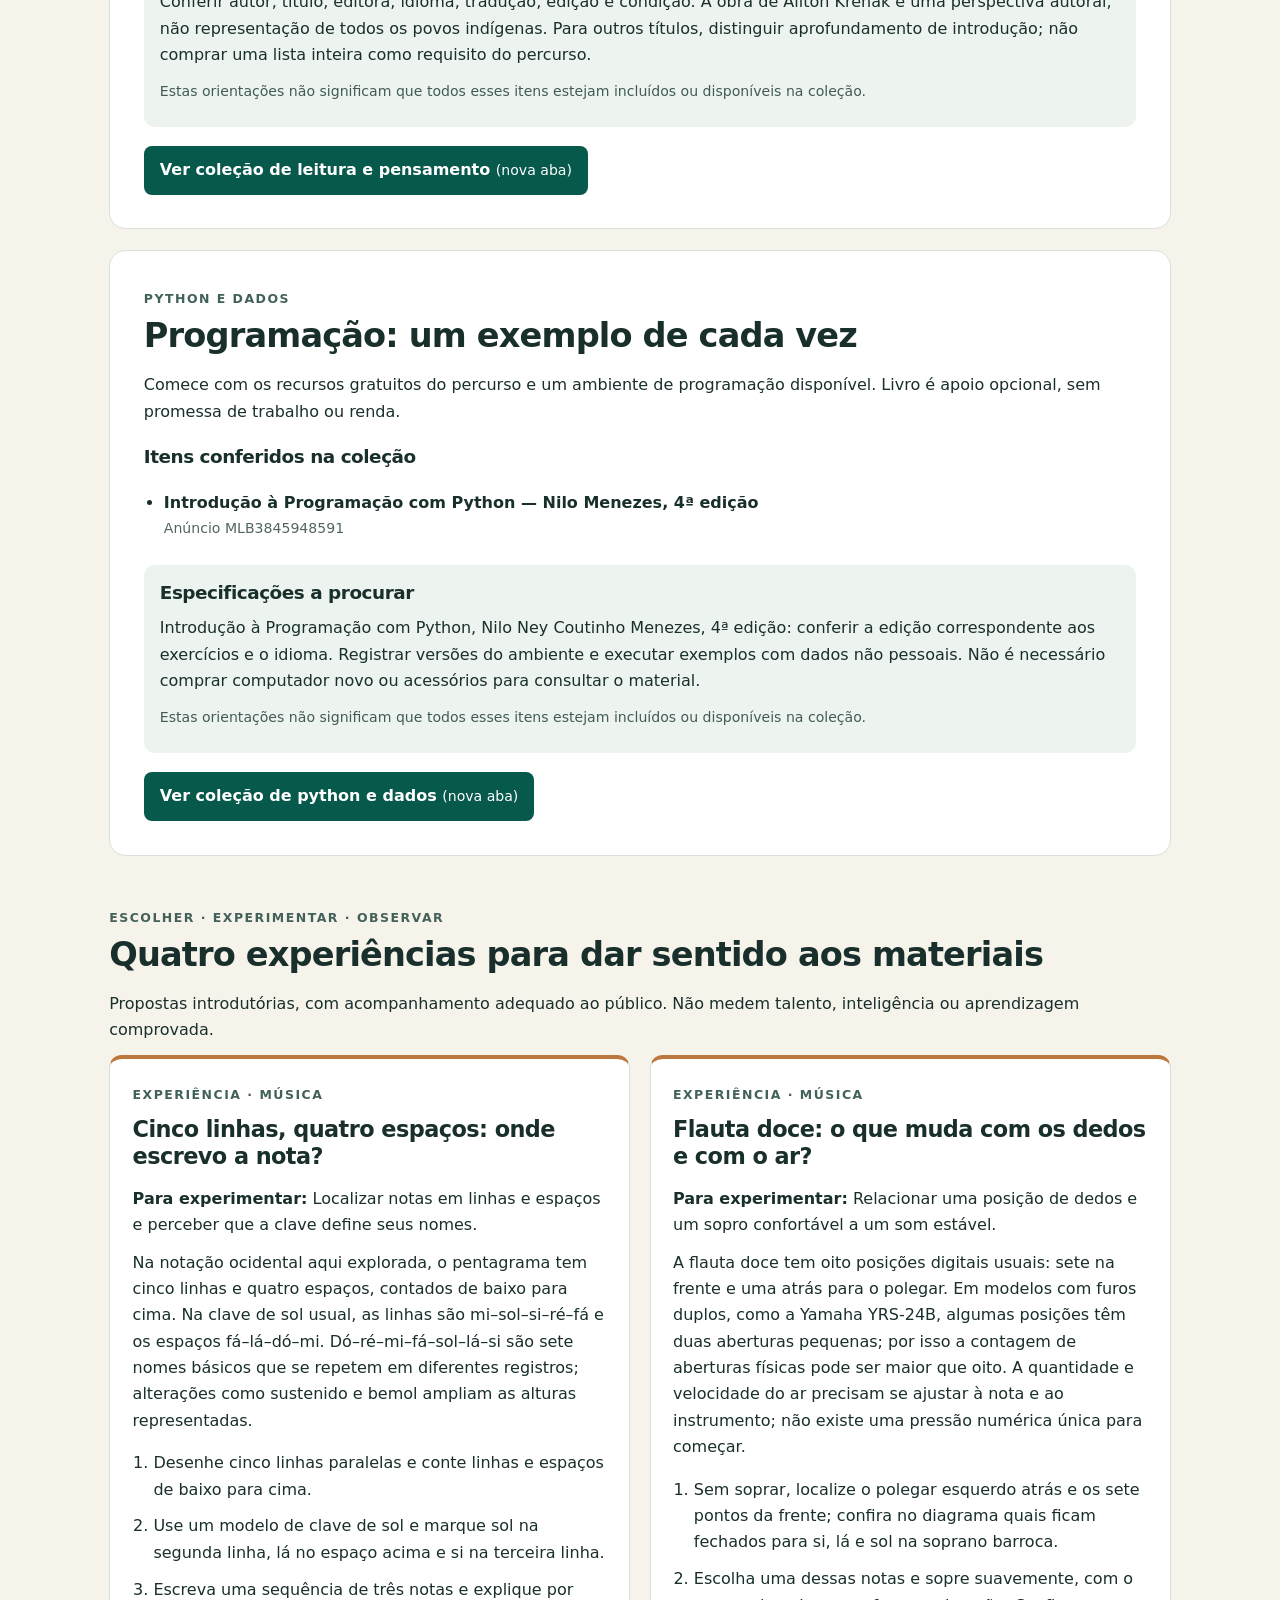
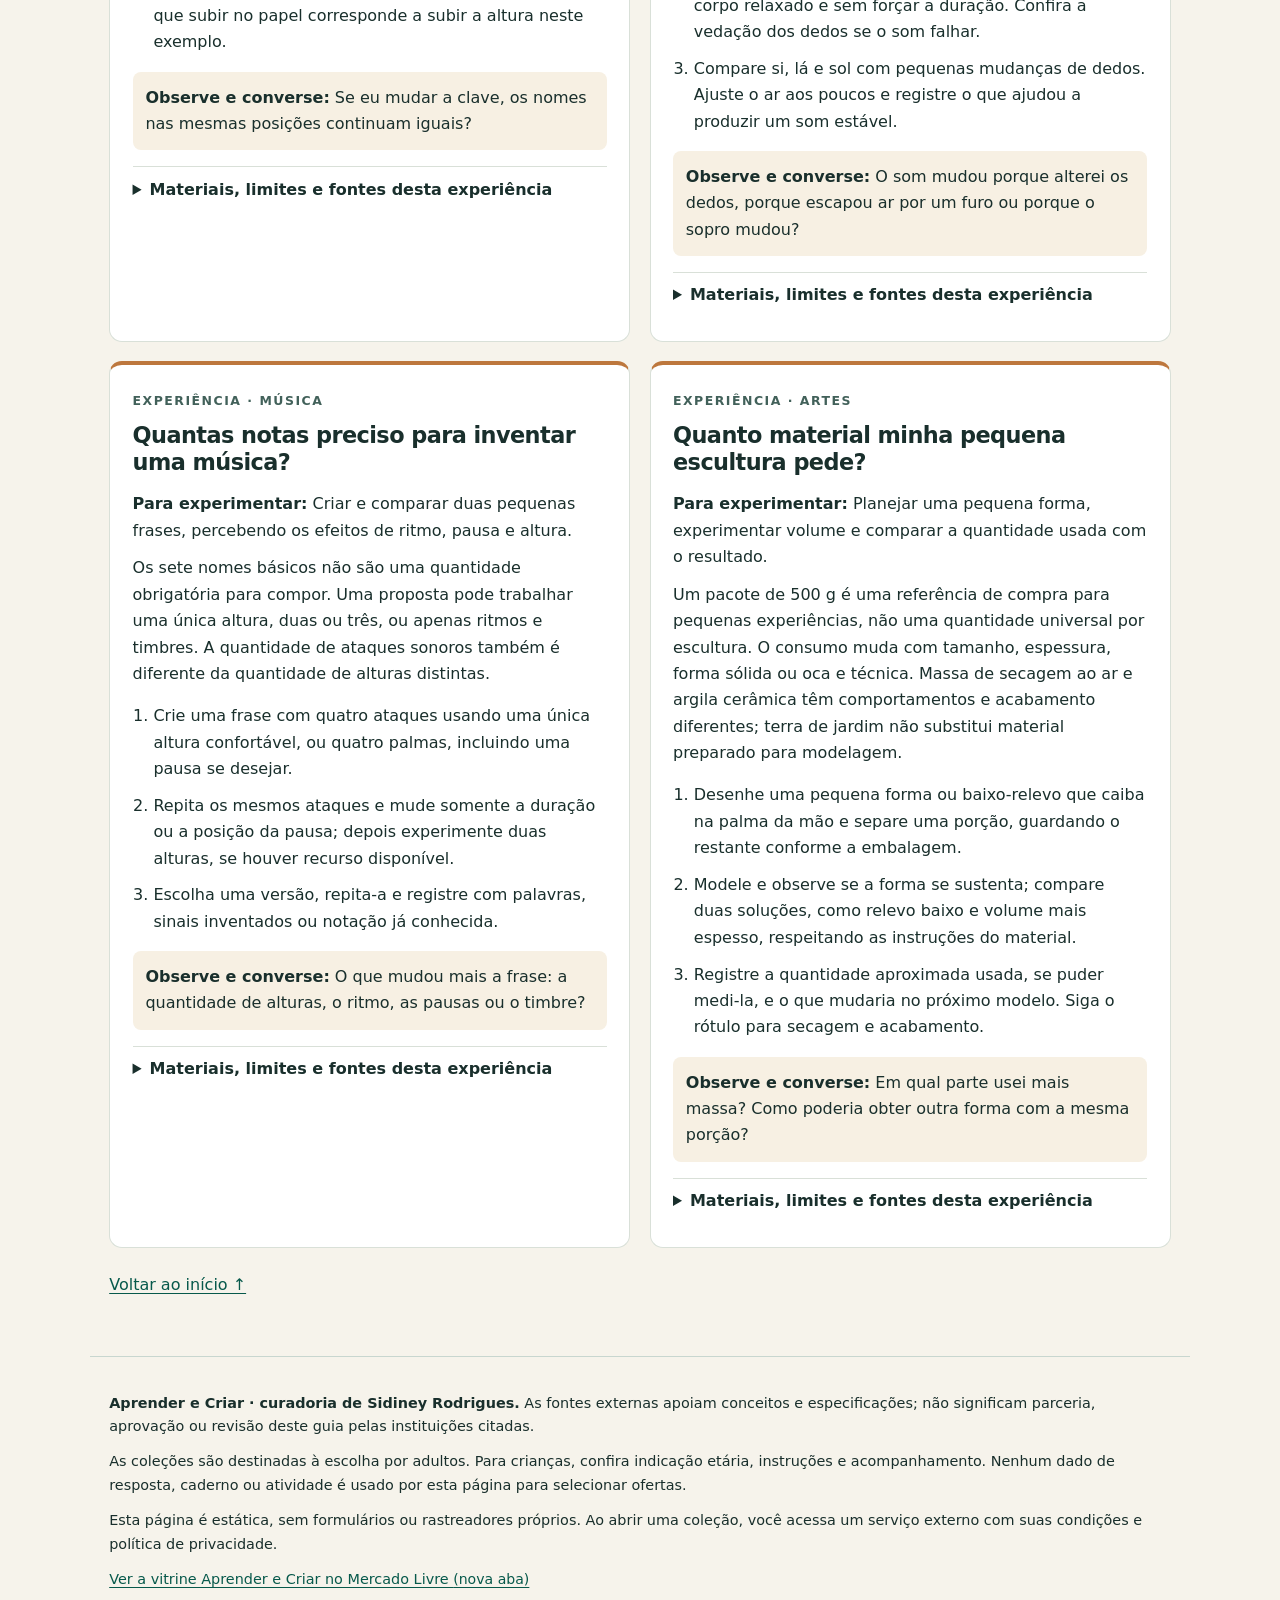
==== commit 700aa1ba: "Atualiza guia com 24 produtos conferidos e prioridades de uso" ====
--- a/materiais.html
+++ b/materiais.html
@@ -1,2 +1,2 @@
 <!doctype html>
-<html lang="pt-BR"><head><meta charset="utf-8"><meta name="viewport" content="width=device-width,initial-scale=1"><meta name="description" content="Materiais opcionais e experiências para educadores e responsáveis: comece pelo básico, confira especificações e explore Arte, Música, Ciência, Leitura e Python."><meta name="color-scheme" content="light"><title>Materiais para aprender e criar · Guia para educadores e responsáveis</title><style>*{box-sizing:border-box}html{scroll-behavior:smooth;scroll-padding-top:1rem}body{margin:0;background:#f6f3eb;color:#192f2c;font-family:system-ui,-apple-system,BlinkMacSystemFont,"Segoe UI",sans-serif;line-height:1.65;font-size:1rem}a{color:#07594b;text-underline-offset:.2em}a:hover{text-decoration-thickness:.15em}a:focus-visible,summary:focus-visible,.table-wrap:focus-visible{outline:3px solid #923d00;outline-offset:4px}h1,h2,h3{line-height:1.2;letter-spacing:-.025em}h1{font-size:clamp(2.2rem,6vw,4rem);max-width:19ch;margin:.45rem 0 1.2rem}h2{font-size:clamp(1.6rem,3vw,2.1rem);margin:.3rem 0 1rem}h3{font-size:1.15rem;margin:1.3rem 0 .5rem}p{margin:.7rem 0}header,main,footer{max-width:1100px;margin:auto;padding:2rem 1.2rem}header{padding-top:3rem;padding-bottom:1rem}.eyebrow{font-size:.78rem;font-weight:750;text-transform:uppercase;letter-spacing:.12em;color:#42615a}.lead{font-size:1.15rem;max-width:70ch}.notice{border-left:4px solid #b06a1d;background:#fff8e9;padding:1rem 1.2rem;border-radius:0 .7rem .7rem 0;margin:1.4rem 0}.notice p{margin:.2rem 0}.small,.product-id,.new{font-size:.88rem}.new{font-weight:400}.small{color:#425b55}.skip{position:absolute;left:1rem;top:-8rem;background:#fff;padding:.7rem;z-index:10}.skip:focus{top:.5rem}nav ul{display:flex;flex-wrap:wrap;gap:.55rem;list-style:none;padding:0;margin:1.4rem 0}nav a{display:block;padding:.55rem .85rem;border:1px solid #b7c8c0;border-radius:2rem;text-decoration:none;background:#fff;min-height:44px}.panel{background:#fff;border:1px solid #d9e0d8;border-radius:1rem;padding:clamp(1.2rem,3vw,2.1rem);margin-bottom:1.3rem}.products{padding-left:1.25rem}.products li{padding:.4rem 0}.product-id{display:block;color:#52655f}.spec{background:#edf3ee;padding:.8rem 1rem;border-radius:.7rem;margin:1.2rem 0}.spec h3{margin:.25rem 0}.collection{display:inline-block;background:#07594b;color:#fff;padding:.7rem 1rem;border-radius:.5rem;text-decoration:none;min-height:44px;font-weight:650}.collection:hover{background:#034438;text-decoration:underline}.collection:focus-visible{outline-offset:4px}.table-wrap{overflow-x:auto;margin:1.2rem 0}table{border-collapse:collapse;width:100%;min-width:480px;font-size:.95rem}caption{text-align:left;font-size:.9rem;color:#425b55;margin-bottom:.6rem}th,td{text-align:left;vertical-align:top;border-bottom:1px solid #c8d6cf;padding:.9rem .7rem}thead{background:#edf3ee}tbody th{width:19%}.experiences-title{margin-top:3rem}.activity-grid{display:grid;grid-template-columns:repeat(2,minmax(0,1fr));gap:1.2rem}.activity{background:#fff;border:1px solid #d9e0d8;border-top:4px solid #bd773d;border-radius:.8rem;padding:1.4rem}.activity h3{font-size:1.4rem;margin:.5rem 0 1rem}.activity ol{padding-left:1.3rem}.activity li{margin:.65rem 0}.question{background:#f7f0e3;padding:.8rem;border-radius:.5rem}summary{cursor:pointer;font-weight:650;padding:.6rem 0;min-height:44px}details{border-top:1px solid #d9e0d8;margin-top:1rem}.sources{padding-left:1.2rem;font-size:.9rem;overflow-wrap:anywhere}footer{border-top:1px solid #c8d6cf;margin-top:1rem;font-size:.9rem;padding-top:1.5rem;padding-bottom:3rem}.toplink{display:inline-block;margin-top:1rem;min-height:44px;padding:.5rem 0}@media(max-width:700px){.activity-grid{grid-template-columns:1fr}header,main,footer{padding-left:1rem;padding-right:1rem}.panel,.activity{padding:1.2rem}nav ul{gap:.4rem}nav a{font-size:.92rem;padding:.5rem .7rem}}@media(prefers-reduced-motion:reduce){html{scroll-behavior:auto}}@media print{body{background:#fff;color:#000}header,main,footer{max-width:none;padding:1rem 0}.panel,.activity{break-inside:avoid;border-color:#888}nav,.skip,.toplink{display:none}.activity-grid{display:block}.collection{background:#fff;color:#000;border:1px solid #333}details{display:block}details>*{display:block}a{color:#000}.activity{margin-bottom:1rem}}</style></head><body><a class="skip" href="#conteudo">Pular para o conteúdo</a><header id="inicio"><span class="eyebrow">MRSID · Aprender e Criar</span><h1>O material a serviço da descoberta.</h1><p class="lead">Um guia para educadores e responsáveis escolherem o que faz sentido para cada experiência. Comece pelo básico, use o que já tem e acrescente materiais quando houver uma finalidade clara.</p><aside class="notice" aria-label="Publicidade e participação opcional"><p><strong>Publicidade · links de afiliado do Mercado Livre.</strong> Posso receber comissão pelas compras.</p><p>Materiais opcionais: participar dos percursos não depende de comprar. Os links abrem coleções em nova aba; confira especificação, preço total e condições no destino.</p></aside><nav aria-label="Seções deste guia"><ul><li><a href="#study">Básicos</a></li><li><a href="#papeis">Papéis</a></li><li><a href="#art">Arte</a></li><li><a href="#music">Música</a></li><li><a href="#science">Ciência</a></li><li><a href="#reading">Leitura</a></li><li><a href="#python">Programação</a></li><li><a href="#experiencias">Experiências</a></li></ul></nav><p class="small">Itens conferidos: nomes e anúncios registrados na curadoria de 7 de novembro de 2026. O registro não garante estoque atual, preço, teste de desempenho ou adequação individual. “Especificações a procurar” são orientações e não produtos já conferidos.</p></header><main id="conteudo"><section class="panel"><p class="eyebrow">Popularidade observada · 7 de novembro de 2026</p><h2>Comece pelo que resolve o trabalho</h2><p>Na consulta ao ranking oficial de Papelaria e Escritório da Amazon, papel sulfite Chamex A4 75 g com 500 folhas aparecia em primeiro lugar e Chamequinho A4 75 g com 100 folhas em quarto. Esse sinal reforça a prioridade do papel de uso diário. A ordem deste guia também considera utilidade e adequação; não promete o mesmo ranking ou estoque no futuro.</p><p><a href="https://www.amazon.com.br/gp/bestsellers/office/" rel="noopener noreferrer" target="_blank">Consultar o ranking atual de papelaria (referência, sem link de afiliado)</a></p></section><section class="panel" id="study"><div class="section-heading"><span class="eyebrow">Estudo e organização</span><h2>Comece pelo que já tem</h2></div><p>Papel, lápis e uma pergunta são um bom começo. Reaproveite materiais em condições de uso; compre somente o que faltar para a atividade.</p><h3>Itens conferidos na coleção</h3><ul class="products"><li><strong>Caderno quadriculado Tilibra 96 folhas</strong><span class="product-id">Anúncio MLB4970637473</span></li><li><strong>Lápis grafite HB Faber Castell, caixa com 12</strong><span class="product-id">Anúncio MLB3638639031</span></li><li><strong>Borracha Faber Castell Dust Free, 2 unidades</strong><span class="product-id">Anúncio MLB3408899157</span></li><li><strong>Apontador Com Depósito Elipse Faber Castell Com Tampa Cinza Cinza-escuro</strong><span class="product-id">Anúncio MLB6224912724</span></li><li><strong>Régua Escolar Cristal Clear 30 Cm - Acrimet</strong><span class="product-id">Anúncio MLB6052277720</span></li></ul><div class="spec"><h3>Especificações a procurar</h3><p>Caderno com espaço suficiente para suas anotações; lápis HB, borracha e apontador simples. Quantidade grande, marca ou estojo completo não são requisitos. Compare custo total e frete; uma caixa com 12 lápis pode fazer sentido para compartilhar, sem obrigar uma compra individual desse tamanho.</p><p class="small">Estas orientações não significam que todos esses itens estejam incluídos ou disponíveis na coleção.</p></div><a class="collection" href="https://meli.la/1vNKnY8" target="_blank" rel="sponsored noopener noreferrer">Ver coleção de estudo e organização <span class="new">(nova aba)</span></a></section><section class="panel" id="papeis"><span class="eyebrow">Escolher pela experiência</span><h2>Papel: gramatura é uma pista</h2><p>Gramatura indica a massa do papel por área, em g/m². Ela ajuda a escolher, mas não garante sozinha espessura, resistência à água ou resultado artístico. Textura, composição, tratamento e técnica também importam.</p><div class="table-wrap" role="region" aria-label="Orientações sobre gramaturas de papel" tabindex="0"><table><caption>Referências de partida; confira a indicação do fabricante</caption><thead><tr><th scope="col">Referência</th><th scope="col">Experiência</th><th scope="col">O que conferir</th></tr></thead><tbody><tr><th scope="row">75 g/m²</th><td>Escrita, rascunhos e registros simples</td><td>Pode servir para lápis e caneta; tintas ou excesso de água podem atravessar ou ondular.</td></tr><tr><th scope="row">140 g/m²</th><td>Desenho e técnicas secas</td><td>Confira textura e técnicas indicadas. Não apresentar todo papel de 140 g/m² como apropriado para aquarela.</td></tr><tr><th scope="row">300 g/m²</th><td>Referência comum para buscar papel específico de aquarela</td><td>O anúncio deve indicar aquarela e características do papel. A gramatura não garante o comportamento com água.</td></tr></tbody></table></div><p class="small">O bloco Canson A4 140 g/m² aparece entre os itens registrados na coleção de Arte. Papel de 75 ou 300 g/m² é orientação de busca nesta página; sua inclusão na coleção não foi confirmada neste registro.</p></section><section class="panel" id="art"><div class="section-heading"><span class="eyebrow">Arte e criação</span><h2>Arte: experimentar linha, cor e volume</h2></div><p>Escolha o material a partir da proposta. Um desenho pode começar com lápis e folha disponíveis; a modelagem pede observar como cada massa se comporta.</p><h3>Itens conferidos na coleção</h3><ul class="products"><li><strong>Papel Bloco 140g Canson A4 Cor Branco 20 Folhas</strong><span class="product-id">Anúncio MLB6844597346</span></li><li><strong>Lápis grafite HB Faber Castell, caixa com 12</strong><span class="product-id">Anúncio MLB3638639031</span></li><li><strong>Borracha Faber Castell Dust Free, 2 unidades</strong><span class="product-id">Anúncio MLB3408899157</span></li><li><strong>Apontador Com Depósito Elipse Faber Castell Com Tampa Cinza Cinza-escuro</strong><span class="product-id">Anúncio MLB6224912724</span></li></ul><div class="spec"><h3>Especificações a procurar</h3><p>Para desenho: bloco A4 com técnica indicada no rótulo e poucos lápis suficientes. Para pintura: conferir papel e tinta compatíveis. Para pequena modelagem: massa pronta adequada ao público; pacote de 500 g é referência de compra, não quantidade universal por escultura. DAS autosecante e argila cerâmica têm secagem e resultados diferentes; não substituir por terra de jardim.</p><p class="small">Estas orientações não significam que todos esses itens estejam incluídos ou disponíveis na coleção.</p></div><a class="collection" href="https://meli.la/2N84Vza" target="_blank" rel="sponsored noopener noreferrer">Ver coleção de arte e criação <span class="new">(nova aba)</span></a></section><section class="panel" id="music"><div class="section-heading"><span class="eyebrow">Música e expressão</span><h2>Música: ouvir, registrar e criar</h2></div><p>Voz, palmas, pausas e escuta permitem começar sem instrumento. Para ler uma partitura ou explorar flauta doce, o material precisa corresponder à proposta.</p><h3>Itens conferidos na coleção</h3><ul class="products"><li><strong>Música na educação infantil — Teca Alencar de Brito, Peirópolis</strong><span class="product-id">Anúncio MLB4351059834</span></li></ul><div class="spec"><h3>Especificações a procurar</h3><p>Caderno de música com grupos de cinco linhas legíveis; pode ser substituído por linhas traçadas em folha comum. Para a tabela barroca indicada abaixo: flauta doce soprano em dó, sistema barroco, como Yamaha YRS-24B; não trocar por modelo germânico sem ajustar a tabela. A presença desses dois materiais na coleção não foi confirmada neste registro.</p><p class="small">Estas orientações não significam que todos esses itens estejam incluídos ou disponíveis na coleção.</p></div><a class="collection" href="https://meli.la/2Tsx23T" target="_blank" rel="sponsored noopener noreferrer">Ver coleção de música e expressão <span class="new">(nova aba)</span></a></section><section class="panel" id="science"><div class="section-heading"><span class="eyebrow">Ciência de perto</span><h2>Ciência: medir, comparar e registrar</h2></div><p>Um registro com data, condições e unidades ajuda a transformar curiosidade em investigação. Uma observação não precisa de equipamento caro.</p><h3>Itens conferidos na coleção</h3><ul class="products"><li><strong>Caderno quadriculado Tilibra 96 folhas</strong><span class="product-id">Anúncio MLB4970637473</span></li><li><strong>Lupa de Mão Darujo Ampliação 3x 60mm DT1802</strong><span class="product-id">Anúncio MLB3917111433</span></li><li><strong>Régua Escolar Cristal Clear 30 Cm - Acrimet</strong><span class="product-id">Anúncio MLB6052277720</span></li></ul><div class="spec"><h3>Especificações a procurar</h3><p>Régua com escala legível, caderno para tabelas e lupa manual, se útil à pergunta. A lupa Darujo registrada tem lente de vidro: usar com acompanhamento adequado e não direcionar para o Sol ou para os olhos. Ampliação anunciada não é precisão de medição nem permite identificar espécies com segurança.</p><p class="small">Estas orientações não significam que todos esses itens estejam incluídos ou disponíveis na coleção.</p></div><a class="collection" href="https://meli.la/1cDG7T8" target="_blank" rel="sponsored noopener noreferrer">Ver coleção de ciência de perto <span class="new">(nova aba)</span></a></section><section class="panel" id="reading"><div class="section-heading"><span class="eyebrow">Leitura e pensamento</span><h2>Leitura: perguntar e comparar perspectivas</h2></div><p>Escolha uma obra que dialogue com a pergunta do percurso. Bibliotecas, empréstimos e materiais legalmente abertos são alternativas à compra.</p><h3>Itens conferidos na coleção</h3><ul class="products"><li><strong>Ideias para adiar o fim do mundo — Ailton Krenak</strong><span class="product-id">Anúncio MLB5148816458</span></li></ul><div class="spec"><h3>Especificações a procurar</h3><p>Conferir autor, título, editora, idioma, tradução, edição e condição. A obra de Ailton Krenak é uma perspectiva autoral, não representação de todos os povos indígenas. Para outros títulos, distinguir aprofundamento de introdução; não comprar uma lista inteira como requisito do percurso.</p><p class="small">Estas orientações não significam que todos esses itens estejam incluídos ou disponíveis na coleção.</p></div><a class="collection" href="https://meli.la/1UU2jFM" target="_blank" rel="sponsored noopener noreferrer">Ver coleção de leitura e pensamento <span class="new">(nova aba)</span></a></section><section class="panel" id="python"><div class="section-heading"><span class="eyebrow">Python e dados</span><h2>Programação: um exemplo de cada vez</h2></div><p>Comece com os recursos gratuitos do percurso e um ambiente de programação disponível. Livro é apoio opcional, sem promessa de trabalho ou renda.</p><h3>Itens conferidos na coleção</h3><ul class="products"><li><strong>Introdução à Programação com Python — Nilo Menezes, 4ª edição</strong><span class="product-id">Anúncio MLB3845948591</span></li></ul><div class="spec"><h3>Especificações a procurar</h3><p>Introdução à Programação com Python, Nilo Ney Coutinho Menezes, 4ª edição: conferir a edição correspondente aos exercícios e o idioma. Registrar versões do ambiente e executar exemplos com dados não pessoais. Não é necessário comprar computador novo ou acessórios para consultar o material.</p><p class="small">Estas orientações não significam que todos esses itens estejam incluídos ou disponíveis na coleção.</p></div><a class="collection" href="https://meli.la/1BvF3iQ" target="_blank" rel="sponsored noopener noreferrer">Ver coleção de python e dados <span class="new">(nova aba)</span></a></section><section aria-labelledby="experiencias" class="experiences-title"><span class="eyebrow">Escolher · experimentar · observar</span><h2 id="experiencias">Quatro experiências para dar sentido aos materiais</h2><p>Propostas introdutórias, com acompanhamento adequado ao público. Não medem talento, inteligência ou aprendizagem comprovada.</p><div class="activity-grid"><article class="activity" id="caderno-pentagrama"><span class="eyebrow">Experiência · Música</span><h3>Cinco linhas, quatro espaços: onde escrevo a nota?</h3><p class="goal"><strong>Para experimentar:</strong> Localizar notas em linhas e espaços e perceber que a clave define seus nomes.</p><p>Na notação ocidental aqui explorada, o pentagrama tem cinco linhas e quatro espaços, contados de baixo para cima. Na clave de sol usual, as linhas são mi–sol–si–ré–fá e os espaços fá–lá–dó–mi. Dó–ré–mi–fá–sol–lá–si são sete nomes básicos que se repetem em diferentes registros; alterações como sustenido e bemol ampliam as alturas representadas.</p><ol><li>Desenhe cinco linhas paralelas e conte linhas e espaços de baixo para cima.</li><li>Use um modelo de clave de sol e marque sol na segunda linha, lá no espaço acima e si na terceira linha.</li><li>Escreva uma sequência de três notas e explique por que subir no papel corresponde a subir a altura neste exemplo.</li></ol><p class="question"><strong>Observe e converse:</strong> Se eu mudar a clave, os nomes nas mesmas posições continuam iguais?</p><details><summary>Materiais, limites e fontes desta experiência</summary><p><strong>Materiais:</strong> Lápis e papel; Opcional: caderno de música com pentagramas legíveis.</p><p>É uma introdução à notação, não uma regra universal para todas as culturas musicais. A altura também depende de registro e alterações; não confunda subir a altura com aumentar o volume.</p><p><strong>Alternativa:</strong> Traçar os pentagramas em folha já disponível.</p><ul class="sources"><li><a href="https://musictheory.pugetsound.edu/mt21c/Notation.html" target="_blank" rel="noopener noreferrer">University of Puget Sound · Music Theory for the 21st-Century Classroom: Notation <span class="new">(nova aba)</span></a></li><li><a href="https://content.alfred.com/catpages/00-17256.pdf" target="_blank" rel="noopener noreferrer">Alfred Music · The Staff, Notes and Pitches <span class="new">(nova aba)</span></a></li></ul></details></article><article class="activity" id="flauta-dedos-e-ar"><span class="eyebrow">Experiência · Música</span><h3>Flauta doce: o que muda com os dedos e com o ar?</h3><p class="goal"><strong>Para experimentar:</strong> Relacionar uma posição de dedos e um sopro confortável a um som estável.</p><p>A flauta doce tem oito posições digitais usuais: sete na frente e uma atrás para o polegar. Em modelos com furos duplos, como a Yamaha YRS-24B, algumas posições têm duas aberturas pequenas; por isso a contagem de aberturas físicas pode ser maior que oito. A quantidade e velocidade do ar precisam se ajustar à nota e ao instrumento; não existe uma pressão numérica única para começar.</p><ol><li>Sem soprar, localize o polegar esquerdo atrás e os sete pontos da frente; confira no diagrama quais ficam fechados para si, lá e sol na soprano barroca.</li><li>Escolha uma dessas notas e sopre suavemente, com o corpo relaxado e sem forçar a duração. Confira a vedação dos dedos se o som falhar.</li><li>Compare si, lá e sol com pequenas mudanças de dedos. Ajuste o ar aos poucos e registre o que ajudou a produzir um som estável.</li></ol><p class="question"><strong>Observe e converse:</strong> O som mudou porque alterei os dedos, porque escapou ar por um furo ou porque o sopro mudou?</p><details><summary>Materiais, limites e fontes desta experiência</summary><p><strong>Materiais:</strong> Flauta doce soprano em dó; Tabela de digitação do sistema correto: barroco para a YRS-24B.</p><p>Não usar tabela de flauta contralto ou sistema germânico como se fosse a mesma da soprano barroca. Não há medida universal de litros, pressão ou segundos. Faça pausas se houver desconforto e siga a limpeza indicada pelo fabricante; não compartilhar o bocal.</p><p><strong>Alternativa:</strong> A atividade de leitura e ritmo pode começar com voz ou percussão corporal; a exploração específica de digitação exige instrumento disponível.</p><ul class="sources"><li><a href="https://www.yamaha.com/en/musical_instrument_guide/recorder/play/play002.html" target="_blank" rel="noopener noreferrer">Yamaha · Recorder fingering <span class="new">(nova aba)</span></a></li><li><a href="https://www.yamaha.com/en/musical_instrument_guide/common/images/recorder/fingering_baroque.pdf" target="_blank" rel="noopener noreferrer">Yamaha · Soprano recorder fingering chart, Baroque <span class="new">(nova aba)</span></a></li><li><a href="https://www.yamaha.com/en/musical_instrument_guide/recorder/mechanism/" target="_blank" rel="noopener noreferrer">Yamaha · Parts of a recorder <span class="new">(nova aba)</span></a></li><li><a href="https://shop.sg.yamaha.com/products/brass-woodwinds/recorders/abs-resin-recorders/soprano/yrs24b.html" target="_blank" rel="noopener noreferrer">Yamaha Music Asia · YRS-24B Baroque ABS Resin Recorder <span class="new">(nova aba)</span></a></li></ul></details></article><article class="activity" id="musica-poucas-notas"><span class="eyebrow">Experiência · Música</span><h3>Quantas notas preciso para inventar uma música?</h3><p class="goal"><strong>Para experimentar:</strong> Criar e comparar duas pequenas frases, percebendo os efeitos de ritmo, pausa e altura.</p><p>Os sete nomes básicos não são uma quantidade obrigatória para compor. Uma proposta pode trabalhar uma única altura, duas ou três, ou apenas ritmos e timbres. A quantidade de ataques sonoros também é diferente da quantidade de alturas distintas.</p><ol><li>Crie uma frase com quatro ataques usando uma única altura confortável, ou quatro palmas, incluindo uma pausa se desejar.</li><li>Repita os mesmos ataques e mude somente a duração ou a posição da pausa; depois experimente duas alturas, se houver recurso disponível.</li><li>Escolha uma versão, repita-a e registre com palavras, sinais inventados ou notação já conhecida.</li></ol><p class="question"><strong>Observe e converse:</strong> O que mudou mais a frase: a quantidade de alturas, o ritmo, as pausas ou o timbre?</p><details><summary>Materiais, limites e fontes desta experiência</summary><p><strong>Materiais:</strong> Voz ou palmas; Opcional: flauta disponível e caderno de música.</p><p>Atividade autoral de exploração, não definição universal de música nem avaliação de talento. Não é necessário dominar sete notas, comprar instrumento ou ler partitura para iniciar esta experiência.</p><p><strong>Alternativa:</strong> Voz, palmas e registro em folha comum.</p><ul class="sources"><li><a href="https://www.editorapeiropolis.com.br/wp-content/uploads/2019/05/DELALANDE_sumario.pdf" target="_blank" rel="noopener noreferrer">Peirópolis · A música é um jogo de criança: introdução e sumário <span class="new">(nova aba)</span></a></li><li><a href="https://musictheory.pugetsound.edu/mt21c/Notation.html" target="_blank" rel="noopener noreferrer">University of Puget Sound · Music Theory for the 21st-Century Classroom: Notation <span class="new">(nova aba)</span></a></li></ul></details></article><article class="activity" id="escultura-massa"><span class="eyebrow">Experiência · Artes</span><h3>Quanto material minha pequena escultura pede?</h3><p class="goal"><strong>Para experimentar:</strong> Planejar uma pequena forma, experimentar volume e comparar a quantidade usada com o resultado.</p><p>Um pacote de 500 g é uma referência de compra para pequenas experiências, não uma quantidade universal por escultura. O consumo muda com tamanho, espessura, forma sólida ou oca e técnica. Massa de secagem ao ar e argila cerâmica têm comportamentos e acabamento diferentes; terra de jardim não substitui material preparado para modelagem.</p><ol><li>Desenhe uma pequena forma ou baixo-relevo que caiba na palma da mão e separe uma porção, guardando o restante conforme a embalagem.</li><li>Modele e observe se a forma se sustenta; compare duas soluções, como relevo baixo e volume mais espesso, respeitando as instruções do material.</li><li>Registre a quantidade aproximada usada, se puder medi-la, e o que mudaria no próximo modelo. Siga o rótulo para secagem e acabamento.</li></ol><p class="question"><strong>Observe e converse:</strong> Em qual parte usei mais massa? Como poderia obter outra forma com a mesma porção?</p><details><summary>Materiais, limites e fontes desta experiência</summary><p><strong>Materiais:</strong> Massa pronta para modelar adequada ao público; Superfície de trabalho lavável; Opcional: balança já disponível.</p><p>Não prometer que 500 g rendem determinada quantidade de peças. DAS tradicional seca ao ar sem forno, mas isso não torna qualquer argila autosecante. Não usar utensílio de alimento, lixar pó seco ou aquecer em forno doméstico sem instrução específica do fabricante; produto e idade precisam ser conferidos.</p><p><strong>Alternativa:</strong> Maquete com papel e materiais reaproveitados permite explorar volume; não reproduz as propriedades da massa.</p><ul class="sources"><li><a href="https://www.fila.it/int/en/product/das/" target="_blank" rel="noopener noreferrer">FILA · DAS <span class="new">(nova aba)</span></a></li></ul></details></article></div></section><a class="toplink" href="#inicio">Voltar ao início ↑</a></main><footer><p><strong>Aprender e Criar · curadoria de Sidiney Rodrigues.</strong> As fontes externas apoiam conceitos e especificações; não significam parceria, aprovação ou revisão deste guia pelas instituições citadas.</p><p>As coleções são destinadas à escolha por adultos. Para crianças, confira indicação etária, instruções e acompanhamento. Nenhum dado de resposta, caderno ou atividade é usado por esta página para selecionar ofertas.</p><p>Esta página é estática, sem formulários ou rastreadores próprios. Ao abrir uma coleção, você acessa um serviço externo com suas condições e política de privacidade.</p><p><a href="https://www.mercadolivre.com.br/social/mrsid" target="_blank" rel="sponsored noopener noreferrer">Ver a vitrine Aprender e Criar no Mercado Livre <span class="new">(nova aba)</span></a></p></footer></body></html>+<html lang="pt-BR"><head><meta charset="utf-8"><meta name="viewport" content="width=device-width,initial-scale=1"><meta name="description" content="Materiais opcionais e experiências para educadores e responsáveis: comece pelo básico, confira especificações e explore Arte, Música, Ciência, Leitura e Python."><meta name="color-scheme" content="light"><title>Materiais para aprender e criar · Guia para educadores e responsáveis</title><style>*{box-sizing:border-box}html{scroll-behavior:smooth;scroll-padding-top:1rem}body{margin:0;background:#f6f3eb;color:#192f2c;font-family:system-ui,-apple-system,BlinkMacSystemFont,"Segoe UI",sans-serif;line-height:1.65;font-size:1rem}a{color:#07594b;text-underline-offset:.2em}a:hover{text-decoration-thickness:.15em}a:focus-visible,summary:focus-visible,.table-wrap:focus-visible{outline:3px solid #923d00;outline-offset:4px}h1,h2,h3{line-height:1.2;letter-spacing:-.025em}h1{font-size:clamp(2.2rem,6vw,4rem);max-width:19ch;margin:.45rem 0 1.2rem}h2{font-size:clamp(1.6rem,3vw,2.1rem);margin:.3rem 0 1rem}h3{font-size:1.15rem;margin:1.3rem 0 .5rem}p{margin:.7rem 0}header,main,footer{max-width:1100px;margin:auto;padding:2rem 1.2rem}header{padding-top:3rem;padding-bottom:1rem}.eyebrow{font-size:.78rem;font-weight:750;text-transform:uppercase;letter-spacing:.12em;color:#42615a}.lead{font-size:1.15rem;max-width:70ch}.notice{border-left:4px solid #b06a1d;background:#fff8e9;padding:1rem 1.2rem;border-radius:0 .7rem .7rem 0;margin:1.4rem 0}.notice p{margin:.2rem 0}.small,.product-id,.new{font-size:.88rem}.new{font-weight:400}.small{color:#425b55}.skip{position:absolute;left:1rem;top:-8rem;background:#fff;padding:.7rem;z-index:10}.skip:focus{top:.5rem}nav ul{display:flex;flex-wrap:wrap;gap:.55rem;list-style:none;padding:0;margin:1.4rem 0}nav a{display:block;padding:.55rem .85rem;border:1px solid #b7c8c0;border-radius:2rem;text-decoration:none;background:#fff;min-height:44px}.panel{background:#fff;border:1px solid #d9e0d8;border-radius:1rem;padding:clamp(1.2rem,3vw,2.1rem);margin-bottom:1.3rem}.products{padding-left:1.25rem}.products li{padding:.4rem 0}.product-id{display:block;color:#52655f}.spec{background:#edf3ee;padding:.8rem 1rem;border-radius:.7rem;margin:1.2rem 0}.spec h3{margin:.25rem 0}.collection{display:inline-block;background:#07594b;color:#fff;padding:.7rem 1rem;border-radius:.5rem;text-decoration:none;min-height:44px;font-weight:650}.collection:hover{background:#034438;text-decoration:underline}.collection:focus-visible{outline-offset:4px}.table-wrap{overflow-x:auto;margin:1.2rem 0}table{border-collapse:collapse;width:100%;min-width:480px;font-size:.95rem}caption{text-align:left;font-size:.9rem;color:#425b55;margin-bottom:.6rem}th,td{text-align:left;vertical-align:top;border-bottom:1px solid #c8d6cf;padding:.9rem .7rem}thead{background:#edf3ee}tbody th{width:19%}.experiences-title{margin-top:3rem}.activity-grid{display:grid;grid-template-columns:repeat(2,minmax(0,1fr));gap:1.2rem}.activity{background:#fff;border:1px solid #d9e0d8;border-top:4px solid #bd773d;border-radius:.8rem;padding:1.4rem}.activity h3{font-size:1.4rem;margin:.5rem 0 1rem}.activity ol{padding-left:1.3rem}.activity li{margin:.65rem 0}.question{background:#f7f0e3;padding:.8rem;border-radius:.5rem}summary{cursor:pointer;font-weight:650;padding:.6rem 0;min-height:44px}details{border-top:1px solid #d9e0d8;margin-top:1rem}.sources{padding-left:1.2rem;font-size:.9rem;overflow-wrap:anywhere}footer{border-top:1px solid #c8d6cf;margin-top:1rem;font-size:.9rem;padding-top:1.5rem;padding-bottom:3rem}.toplink{display:inline-block;margin-top:1rem;min-height:44px;padding:.5rem 0}@media(max-width:700px){.activity-grid{grid-template-columns:1fr}header,main,footer{padding-left:1rem;padding-right:1rem}.panel,.activity{padding:1.2rem}nav ul{gap:.4rem}nav a{font-size:.92rem;padding:.5rem .7rem}}@media(prefers-reduced-motion:reduce){html{scroll-behavior:auto}}@media print{body{background:#fff;color:#000}header,main,footer{max-width:none;padding:1rem 0}.panel,.activity{break-inside:avoid;border-color:#888}nav,.skip,.toplink{display:none}.activity-grid{display:block}.collection{background:#fff;color:#000;border:1px solid #333}details{display:block}details>*{display:block}a{color:#000}.activity{margin-bottom:1rem}}</style></head><body><a class="skip" href="#conteudo">Pular para o conteúdo</a><header id="inicio"><span class="eyebrow">MRSID · Aprender e Criar</span><h1>O material a serviço da descoberta.</h1><p class="lead">Um guia para educadores e responsáveis escolherem o que faz sentido para cada experiência. Comece pelo básico, use o que já tem e acrescente materiais quando houver uma finalidade clara.</p><aside class="notice" aria-label="Publicidade e participação opcional"><p><strong>Publicidade · links de afiliado do Mercado Livre.</strong> Posso receber comissão pelas compras.</p><p>Materiais opcionais: participar dos percursos não depende de comprar. Os links abrem coleções em nova aba; confira especificação, preço total e condições no destino.</p></aside><nav aria-label="Seções deste guia"><ul><li><a href="#study">Básicos</a></li><li><a href="#papeis">Papéis</a></li><li><a href="#art">Arte</a></li><li><a href="#music">Música</a></li><li><a href="#science">Ciência</a></li><li><a href="#reading">Leitura</a></li><li><a href="#python">Programação</a></li><li><a href="#experiencias">Experiências</a></li></ul></nav><p class="small">Itens conferidos: nomes e anúncios registrados na curadoria de 7 de novembro de 2026. O registro não garante estoque atual, preço, teste de desempenho ou adequação individual. “Especificações a procurar” são orientações e não produtos já conferidos.</p></header><main id="conteudo"><section class="panel"><p class="eyebrow">Popularidade observada · 7 de novembro de 2026</p><h2>Comece pelo que resolve o trabalho</h2><p>Na consulta ao ranking oficial de Papelaria e Escritório da Amazon, papel sulfite Chamex A4 75 g com 500 folhas aparecia em primeiro lugar e Chamequinho A4 75 g com 100 folhas em quarto. Esse sinal reforça a prioridade do papel de uso diário. A ordem deste guia também considera utilidade e adequação; não promete o mesmo ranking ou estoque no futuro.</p><p><a href="https://www.amazon.com.br/gp/bestsellers/office/" rel="noopener noreferrer" target="_blank">Consultar o ranking atual de papelaria (referência, sem link de afiliado)</a></p></section><section class="panel" id="study"><div class="section-heading"><span class="eyebrow">Estudo e organização</span><h2>Comece pelo que já tem</h2></div><p>Papel, lápis e uma pergunta são um bom começo. Reaproveite materiais em condições de uso; compre somente o que faltar para a atividade.</p><h3>Itens conferidos na coleção</h3><ul class="products"><li><strong>Papel Sulfite A4 75g Chamex Chamequinho Branco c/ 100 folhas</strong><span class="product-id">Anúncio MLB7391230446</span></li><li><strong>Caderno quadriculado Tilibra 96 folhas</strong><span class="product-id">Anúncio MLB4970637473</span></li><li><strong>Caderno Universitário 1 Matéria Capa Dura Zip 80 Fls Preto</strong><span class="product-id">Anúncio MLB4965803032</span></li><li><strong>Lápis grafite HB Faber Castell, caixa com 12</strong><span class="product-id">Anúncio MLB3638639031</span></li><li><strong>Lápis De Cor Faber Castell Com 12 + Apontador + Borracha</strong><span class="product-id">Anúncio MLB3193784435</span></li><li><strong>Borracha Faber Castell Dust Free, 2 unidades</strong><span class="product-id">Anúncio MLB3408899157</span></li><li><strong>Apontador Com Depósito Elipse Faber Castell Com Tampa Cinza Cinza-escuro</strong><span class="product-id">Anúncio MLB6224912724</span></li><li><strong>Régua Escolar Cristal Clear 30 Cm - Acrimet</strong><span class="product-id">Anúncio MLB6052277720</span></li><li><strong>Kit Cola Branca Escolar Caixa Com 12 Unidades Preço Atacado</strong><span class="product-id">Anúncio MLB5072572180</span></li><li><strong>Tesoura Sem Ponta Essentials Preta 13 Cm - Maped</strong><span class="product-id">Anúncio MLB3439545703</span></li><li><strong>Compasso Study Lápis E Estojo Maped Cor Preto</strong><span class="product-id">Anúncio MLB5328745409</span></li><li><strong>Papel Sulfite A4 120g/m² Jandaia Branco Pacote C/ 50 Folhas</strong><span class="product-id">Anúncio MLB6087644588</span></li></ul><div class="spec"><h3>Especificações a procurar</h3><p>Caderno com espaço suficiente para suas anotações; lápis HB, borracha e apontador simples. Quantidade grande, marca ou estojo completo não são requisitos. Compare custo total e frete; uma caixa com 12 lápis pode fazer sentido para compartilhar, sem obrigar uma compra individual desse tamanho.</p><p class="small">Estas orientações não significam que todos esses itens estejam incluídos ou disponíveis na coleção.</p></div><a class="collection" href="https://meli.la/1vNKnY8" target="_blank" rel="sponsored noopener noreferrer">Ver coleção de estudo e organização <span class="new">(nova aba)</span></a></section><section class="panel" id="papeis"><span class="eyebrow">Escolher pela experiência</span><h2>Papel: gramatura é uma pista</h2><p>Gramatura indica a massa do papel por área, em g/m². Ela ajuda a escolher, mas não garante sozinha espessura, resistência à água ou resultado artístico. Textura, composição, tratamento e técnica também importam.</p><div class="table-wrap" role="region" aria-label="Orientações sobre gramaturas de papel" tabindex="0"><table><caption>Referências de partida; confira a indicação do fabricante</caption><thead><tr><th scope="col">Referência</th><th scope="col">Experiência</th><th scope="col">O que conferir</th></tr></thead><tbody><tr><th scope="row">75 g/m²</th><td>Escrita, rascunhos e registros simples</td><td>Pode servir para lápis e caneta; tintas ou excesso de água podem atravessar ou ondular.</td></tr><tr><th scope="row">140 g/m²</th><td>Desenho e técnicas secas</td><td>Confira textura e técnicas indicadas. Não apresentar todo papel de 140 g/m² como apropriado para aquarela.</td></tr><tr><th scope="row">300 g/m²</th><td>Referência comum para buscar papel específico de aquarela</td><td>O anúncio deve indicar aquarela e características do papel. A gramatura não garante o comportamento com água.</td></tr></tbody></table></div><!-- paper-record-status:start --><p class="small">Há itens de papel registrados nas coleções com as gramaturas 75 g/m², 140 g/m², 300 g/m². A presença do item não é teste de desempenho: confira a técnica indicada pelo fabricante e as condições atuais do anúncio.</p><!-- paper-record-status:end --></section><section class="panel" id="art"><div class="section-heading"><span class="eyebrow">Arte e criação</span><h2>Arte: experimentar linha, cor e volume</h2></div><p>Escolha o material a partir da proposta. Um desenho pode começar com lápis e folha disponíveis; a modelagem pede observar como cada massa se comporta.</p><h3>Itens conferidos na coleção</h3><ul class="products"><li><strong>Papel Sulfite A4 75g Chamex Chamequinho Branco c/ 100 folhas</strong><span class="product-id">Anúncio MLB7391230446</span></li><li><strong>Lápis grafite HB Faber Castell, caixa com 12</strong><span class="product-id">Anúncio MLB3638639031</span></li><li><strong>Lápis De Cor Faber Castell Com 12 + Apontador + Borracha</strong><span class="product-id">Anúncio MLB3193784435</span></li><li><strong>Borracha Faber Castell Dust Free, 2 unidades</strong><span class="product-id">Anúncio MLB3408899157</span></li><li><strong>Apontador Com Depósito Elipse Faber Castell Com Tampa Cinza Cinza-escuro</strong><span class="product-id">Anúncio MLB6224912724</span></li><li><strong>Kit Cola Branca Escolar Caixa Com 12 Unidades Preço Atacado</strong><span class="product-id">Anúncio MLB5072572180</span></li><li><strong>Kit 12 Pincel Escolar Chato Numero 10 Ref 815-10 Leo E Leo</strong><span class="product-id">Anúncio MLB5179806787</span></li><li><strong>Tesoura Sem Ponta Essentials Preta 13 Cm - Maped</strong><span class="product-id">Anúncio MLB3439545703</span></li><li><strong>Papel Bloco 140g Canson A4 Cor Branco 20 Folhas</strong><span class="product-id">Anúncio MLB6844597346</span></li><li><strong>Bloco De Papel Canson Aquarela - 300g - A4 - 12 Folhas</strong><span class="product-id">Anúncio MLB5529627972</span></li><li><strong>Massa De Modelar, Escultura De Cerâmica Fria 500g Branca</strong><span class="product-id">Anúncio MLB6818852448</span></li><li><strong>Papel Sulfite A4 120g/m² Jandaia Branco Pacote C/ 50 Folhas</strong><span class="product-id">Anúncio MLB6087644588</span></li><li><strong>Bloco Canson Papel Desenho Branco 180g A4 20 Folhas Premium</strong><span class="product-id">Anúncio MLB3757986421</span></li><li><strong>Kit Tinta Guache Acrilex 250ml - 6 Cores (ler Descrição)</strong><span class="product-id">Anúncio MLB3800875462</span></li></ul><div class="spec"><h3>Especificações a procurar</h3><p>Para desenho: bloco A4 com técnica indicada no rótulo e poucos lápis suficientes. Para pintura: conferir papel e tinta compatíveis. Para pequena modelagem: massa pronta adequada ao público; pacote de 500 g é referência de compra, não quantidade universal por escultura. DAS autosecante e argila cerâmica têm secagem e resultados diferentes; não substituir por terra de jardim.</p><p class="small">Estas orientações não significam que todos esses itens estejam incluídos ou disponíveis na coleção.</p></div><a class="collection" href="https://meli.la/2N84Vza" target="_blank" rel="sponsored noopener noreferrer">Ver coleção de arte e criação <span class="new">(nova aba)</span></a></section><section class="panel" id="music"><div class="section-heading"><span class="eyebrow">Música e expressão</span><h2>Música: ouvir, registrar e criar</h2></div><p>Voz, palmas, pausas e escuta permitem começar sem instrumento. Para ler uma partitura ou explorar flauta doce, o material precisa corresponder à proposta.</p><h3>Itens conferidos na coleção</h3><ul class="products"><li><strong>Música na educação infantil — Teca Alencar de Brito, Peirópolis</strong><span class="product-id">Anúncio MLB4351059834</span></li><li><strong>Caderno De Musica Pequeno 40f</strong><span class="product-id">Anúncio MLB6619972366</span></li><li><strong>Flauta Yamaha Doce Barroca Soprano Yrs 24 B Yrs24b + Bag</strong><span class="product-id">Anúncio MLB3227439589</span></li></ul><div class="spec"><h3>Especificações a procurar</h3><p>Caderno de música com grupos de cinco linhas legíveis; pode ser substituído por linhas traçadas em folha comum. Para a tabela barroca indicada abaixo: flauta doce soprano em dó, sistema barroco, como Yamaha YRS-24B; não trocar por modelo germânico sem ajustar a tabela. <!-- music-record-status:start -->Há caderno de música registrado na coleção; confira a pauta nas fotos e na descrição do anúncio. Há flauta registrada: confira o modelo e o sistema antes de usar a tabela.<!-- music-record-status:end --></p><p class="small">Estas orientações não significam que todos esses itens estejam incluídos ou disponíveis na coleção.</p></div><a class="collection" href="https://meli.la/2Tsx23T" target="_blank" rel="sponsored noopener noreferrer">Ver coleção de música e expressão <span class="new">(nova aba)</span></a></section><section class="panel" id="science"><div class="section-heading"><span class="eyebrow">Ciência de perto</span><h2>Ciência: medir, comparar e registrar</h2></div><p>Um registro com data, condições e unidades ajuda a transformar curiosidade em investigação. Uma observação não precisa de equipamento caro.</p><h3>Itens conferidos na coleção</h3><ul class="products"><li><strong>Caderno quadriculado Tilibra 96 folhas</strong><span class="product-id">Anúncio MLB4970637473</span></li><li><strong>Régua Escolar Cristal Clear 30 Cm - Acrimet</strong><span class="product-id">Anúncio MLB6052277720</span></li><li><strong>Lupa de Mão Darujo Ampliação 3x 60mm DT1802</strong><span class="product-id">Anúncio MLB3917111433</span></li><li><strong>Compasso Study Lápis E Estojo Maped Cor Preto</strong><span class="product-id">Anúncio MLB5328745409</span></li></ul><div class="spec"><h3>Especificações a procurar</h3><p>Régua com escala legível, caderno para tabelas e lupa manual, se útil à pergunta. A lupa Darujo registrada tem lente de vidro: usar com acompanhamento adequado e não direcionar para o Sol ou para os olhos. Ampliação anunciada não é precisão de medição nem permite identificar espécies com segurança.</p><p class="small">Estas orientações não significam que todos esses itens estejam incluídos ou disponíveis na coleção.</p></div><a class="collection" href="https://meli.la/1cDG7T8" target="_blank" rel="sponsored noopener noreferrer">Ver coleção de ciência de perto <span class="new">(nova aba)</span></a></section><section class="panel" id="reading"><div class="section-heading"><span class="eyebrow">Leitura e pensamento</span><h2>Leitura: perguntar e comparar perspectivas</h2></div><p>Escolha uma obra que dialogue com a pergunta do percurso. Bibliotecas, empréstimos e materiais legalmente abertos são alternativas à compra.</p><h3>Itens conferidos na coleção</h3><ul class="products"><li><strong>Ideias para adiar o fim do mundo — Ailton Krenak</strong><span class="product-id">Anúncio MLB5148816458</span></li></ul><div class="spec"><h3>Especificações a procurar</h3><p>Conferir autor, título, editora, idioma, tradução, edição e condição. A obra de Ailton Krenak é uma perspectiva autoral, não representação de todos os povos indígenas. Para outros títulos, distinguir aprofundamento de introdução; não comprar uma lista inteira como requisito do percurso.</p><p class="small">Estas orientações não significam que todos esses itens estejam incluídos ou disponíveis na coleção.</p></div><a class="collection" href="https://meli.la/1UU2jFM" target="_blank" rel="sponsored noopener noreferrer">Ver coleção de leitura e pensamento <span class="new">(nova aba)</span></a></section><section class="panel" id="python"><div class="section-heading"><span class="eyebrow">Python e dados</span><h2>Programação: um exemplo de cada vez</h2></div><p>Comece com os recursos gratuitos do percurso e um ambiente de programação disponível. Livro é apoio opcional, sem promessa de trabalho ou renda.</p><h3>Itens conferidos na coleção</h3><ul class="products"><li><strong>Introdução à Programação com Python — Nilo Menezes, 4ª edição</strong><span class="product-id">Anúncio MLB3845948591</span></li></ul><div class="spec"><h3>Especificações a procurar</h3><p>Introdução à Programação com Python, Nilo Ney Coutinho Menezes, 4ª edição: conferir a edição correspondente aos exercícios e o idioma. Registrar versões do ambiente e executar exemplos com dados não pessoais. Não é necessário comprar computador novo ou acessórios para consultar o material.</p><p class="small">Estas orientações não significam que todos esses itens estejam incluídos ou disponíveis na coleção.</p></div><a class="collection" href="https://meli.la/1BvF3iQ" target="_blank" rel="sponsored noopener noreferrer">Ver coleção de python e dados <span class="new">(nova aba)</span></a></section><section aria-labelledby="experiencias" class="experiences-title"><span class="eyebrow">Escolher · experimentar · observar</span><h2 id="experiencias">Quatro experiências para dar sentido aos materiais</h2><p>Propostas introdutórias, com acompanhamento adequado ao público. Não medem talento, inteligência ou aprendizagem comprovada.</p><div class="activity-grid"><article class="activity" id="caderno-pentagrama"><span class="eyebrow">Experiência · Música</span><h3>Cinco linhas, quatro espaços: onde escrevo a nota?</h3><p class="goal"><strong>Para experimentar:</strong> Localizar notas em linhas e espaços e perceber que a clave define seus nomes.</p><p>Na notação ocidental aqui explorada, o pentagrama tem cinco linhas e quatro espaços, contados de baixo para cima. Na clave de sol usual, as linhas são mi–sol–si–ré–fá e os espaços fá–lá–dó–mi. Dó–ré–mi–fá–sol–lá–si são sete nomes básicos que se repetem em diferentes registros; alterações como sustenido e bemol ampliam as alturas representadas.</p><ol><li>Desenhe cinco linhas paralelas e conte linhas e espaços de baixo para cima.</li><li>Use um modelo de clave de sol e marque sol na segunda linha, lá no espaço acima e si na terceira linha.</li><li>Escreva uma sequência de três notas e explique por que subir no papel corresponde a subir a altura neste exemplo.</li></ol><p class="question"><strong>Observe e converse:</strong> Se eu mudar a clave, os nomes nas mesmas posições continuam iguais?</p><details><summary>Materiais, limites e fontes desta experiência</summary><p><strong>Materiais:</strong> Lápis e papel; Opcional: caderno de música com pentagramas legíveis.</p><p>É uma introdução à notação, não uma regra universal para todas as culturas musicais. A altura também depende de registro e alterações; não confunda subir a altura com aumentar o volume.</p><p><strong>Alternativa:</strong> Traçar os pentagramas em folha já disponível.</p><ul class="sources"><li><a href="https://musictheory.pugetsound.edu/mt21c/Notation.html" target="_blank" rel="noopener noreferrer">University of Puget Sound · Music Theory for the 21st-Century Classroom: Notation <span class="new">(nova aba)</span></a></li><li><a href="https://content.alfred.com/catpages/00-17256.pdf" target="_blank" rel="noopener noreferrer">Alfred Music · The Staff, Notes and Pitches <span class="new">(nova aba)</span></a></li></ul></details></article><article class="activity" id="flauta-dedos-e-ar"><span class="eyebrow">Experiência · Música</span><h3>Flauta doce: o que muda com os dedos e com o ar?</h3><p class="goal"><strong>Para experimentar:</strong> Relacionar uma posição de dedos e um sopro confortável a um som estável.</p><p>A flauta doce tem oito posições digitais usuais: sete na frente e uma atrás para o polegar. Em modelos com furos duplos, como a Yamaha YRS-24B, algumas posições têm duas aberturas pequenas; por isso a contagem de aberturas físicas pode ser maior que oito. A quantidade e velocidade do ar precisam se ajustar à nota e ao instrumento; não existe uma pressão numérica única para começar.</p><ol><li>Sem soprar, localize o polegar esquerdo atrás e os sete pontos da frente; confira no diagrama quais ficam fechados para si, lá e sol na soprano barroca.</li><li>Escolha uma dessas notas e sopre suavemente, com o corpo relaxado e sem forçar a duração. Confira a vedação dos dedos se o som falhar.</li><li>Compare si, lá e sol com pequenas mudanças de dedos. Ajuste o ar aos poucos e registre o que ajudou a produzir um som estável.</li></ol><p class="question"><strong>Observe e converse:</strong> O som mudou porque alterei os dedos, porque escapou ar por um furo ou porque o sopro mudou?</p><details><summary>Materiais, limites e fontes desta experiência</summary><p><strong>Materiais:</strong> Flauta doce soprano em dó; Tabela de digitação do sistema correto: barroco para a YRS-24B.</p><p>Não usar tabela de flauta contralto ou sistema germânico como se fosse a mesma da soprano barroca. Não há medida universal de litros, pressão ou segundos. Faça pausas se houver desconforto e siga a limpeza indicada pelo fabricante; não compartilhar o bocal.</p><p><strong>Alternativa:</strong> A atividade de leitura e ritmo pode começar com voz ou percussão corporal; a exploração específica de digitação exige instrumento disponível.</p><ul class="sources"><li><a href="https://www.yamaha.com/en/musical_instrument_guide/recorder/play/play002.html" target="_blank" rel="noopener noreferrer">Yamaha · Recorder fingering <span class="new">(nova aba)</span></a></li><li><a href="https://www.yamaha.com/en/musical_instrument_guide/common/images/recorder/fingering_baroque.pdf" target="_blank" rel="noopener noreferrer">Yamaha · Soprano recorder fingering chart, Baroque <span class="new">(nova aba)</span></a></li><li><a href="https://www.yamaha.com/en/musical_instrument_guide/recorder/mechanism/" target="_blank" rel="noopener noreferrer">Yamaha · Parts of a recorder <span class="new">(nova aba)</span></a></li><li><a href="https://shop.sg.yamaha.com/products/brass-woodwinds/recorders/abs-resin-recorders/soprano/yrs24b.html" target="_blank" rel="noopener noreferrer">Yamaha Music Asia · YRS-24B Baroque ABS Resin Recorder <span class="new">(nova aba)</span></a></li></ul></details></article><article class="activity" id="musica-poucas-notas"><span class="eyebrow">Experiência · Música</span><h3>Quantas notas preciso para inventar uma música?</h3><p class="goal"><strong>Para experimentar:</strong> Criar e comparar duas pequenas frases, percebendo os efeitos de ritmo, pausa e altura.</p><p>Os sete nomes básicos não são uma quantidade obrigatória para compor. Uma proposta pode trabalhar uma única altura, duas ou três, ou apenas ritmos e timbres. A quantidade de ataques sonoros também é diferente da quantidade de alturas distintas.</p><ol><li>Crie uma frase com quatro ataques usando uma única altura confortável, ou quatro palmas, incluindo uma pausa se desejar.</li><li>Repita os mesmos ataques e mude somente a duração ou a posição da pausa; depois experimente duas alturas, se houver recurso disponível.</li><li>Escolha uma versão, repita-a e registre com palavras, sinais inventados ou notação já conhecida.</li></ol><p class="question"><strong>Observe e converse:</strong> O que mudou mais a frase: a quantidade de alturas, o ritmo, as pausas ou o timbre?</p><details><summary>Materiais, limites e fontes desta experiência</summary><p><strong>Materiais:</strong> Voz ou palmas; Opcional: flauta disponível e caderno de música.</p><p>Atividade autoral de exploração, não definição universal de música nem avaliação de talento. Não é necessário dominar sete notas, comprar instrumento ou ler partitura para iniciar esta experiência.</p><p><strong>Alternativa:</strong> Voz, palmas e registro em folha comum.</p><ul class="sources"><li><a href="https://www.editorapeiropolis.com.br/wp-content/uploads/2019/05/DELALANDE_sumario.pdf" target="_blank" rel="noopener noreferrer">Peirópolis · A música é um jogo de criança: introdução e sumário <span class="new">(nova aba)</span></a></li><li><a href="https://musictheory.pugetsound.edu/mt21c/Notation.html" target="_blank" rel="noopener noreferrer">University of Puget Sound · Music Theory for the 21st-Century Classroom: Notation <span class="new">(nova aba)</span></a></li></ul></details></article><article class="activity" id="escultura-massa"><span class="eyebrow">Experiência · Artes</span><h3>Quanto material minha pequena escultura pede?</h3><p class="goal"><strong>Para experimentar:</strong> Planejar uma pequena forma, experimentar volume e comparar a quantidade usada com o resultado.</p><p>Um pacote de 500 g é uma referência de compra para pequenas experiências, não uma quantidade universal por escultura. O consumo muda com tamanho, espessura, forma sólida ou oca e técnica. Massa de secagem ao ar e argila cerâmica têm comportamentos e acabamento diferentes; terra de jardim não substitui material preparado para modelagem.</p><ol><li>Desenhe uma pequena forma ou baixo-relevo que caiba na palma da mão e separe uma porção, guardando o restante conforme a embalagem.</li><li>Modele e observe se a forma se sustenta; compare duas soluções, como relevo baixo e volume mais espesso, respeitando as instruções do material.</li><li>Registre a quantidade aproximada usada, se puder medi-la, e o que mudaria no próximo modelo. Siga o rótulo para secagem e acabamento.</li></ol><p class="question"><strong>Observe e converse:</strong> Em qual parte usei mais massa? Como poderia obter outra forma com a mesma porção?</p><details><summary>Materiais, limites e fontes desta experiência</summary><p><strong>Materiais:</strong> Massa pronta para modelar adequada ao público; Superfície de trabalho lavável; Opcional: balança já disponível.</p><p>Não prometer que 500 g rendem determinada quantidade de peças. DAS tradicional seca ao ar sem forno, mas isso não torna qualquer argila autosecante. Não usar utensílio de alimento, lixar pó seco ou aquecer em forno doméstico sem instrução específica do fabricante; produto e idade precisam ser conferidos.</p><p><strong>Alternativa:</strong> Maquete com papel e materiais reaproveitados permite explorar volume; não reproduz as propriedades da massa.</p><ul class="sources"><li><a href="https://www.fila.it/int/en/product/das/" target="_blank" rel="noopener noreferrer">FILA · DAS <span class="new">(nova aba)</span></a></li></ul></details></article></div></section><a class="toplink" href="#inicio">Voltar ao início ↑</a></main><footer><p><strong>Aprender e Criar · curadoria de Sidiney Rodrigues.</strong> As fontes externas apoiam conceitos e especificações; não significam parceria, aprovação ou revisão deste guia pelas instituições citadas.</p><p>As coleções são destinadas à escolha por adultos. Para crianças, confira indicação etária, instruções e acompanhamento. Nenhum dado de resposta, caderno ou atividade é usado por esta página para selecionar ofertas.</p><p>Esta página é estática, sem formulários ou rastreadores próprios. Ao abrir uma coleção, você acessa um serviço externo com suas condições e política de privacidade.</p><p><a href="https://www.mercadolivre.com.br/social/mrsid" target="_blank" rel="sponsored noopener noreferrer">Ver a vitrine Aprender e Criar no Mercado Livre <span class="new">(nova aba)</span></a></p></footer></body></html>
